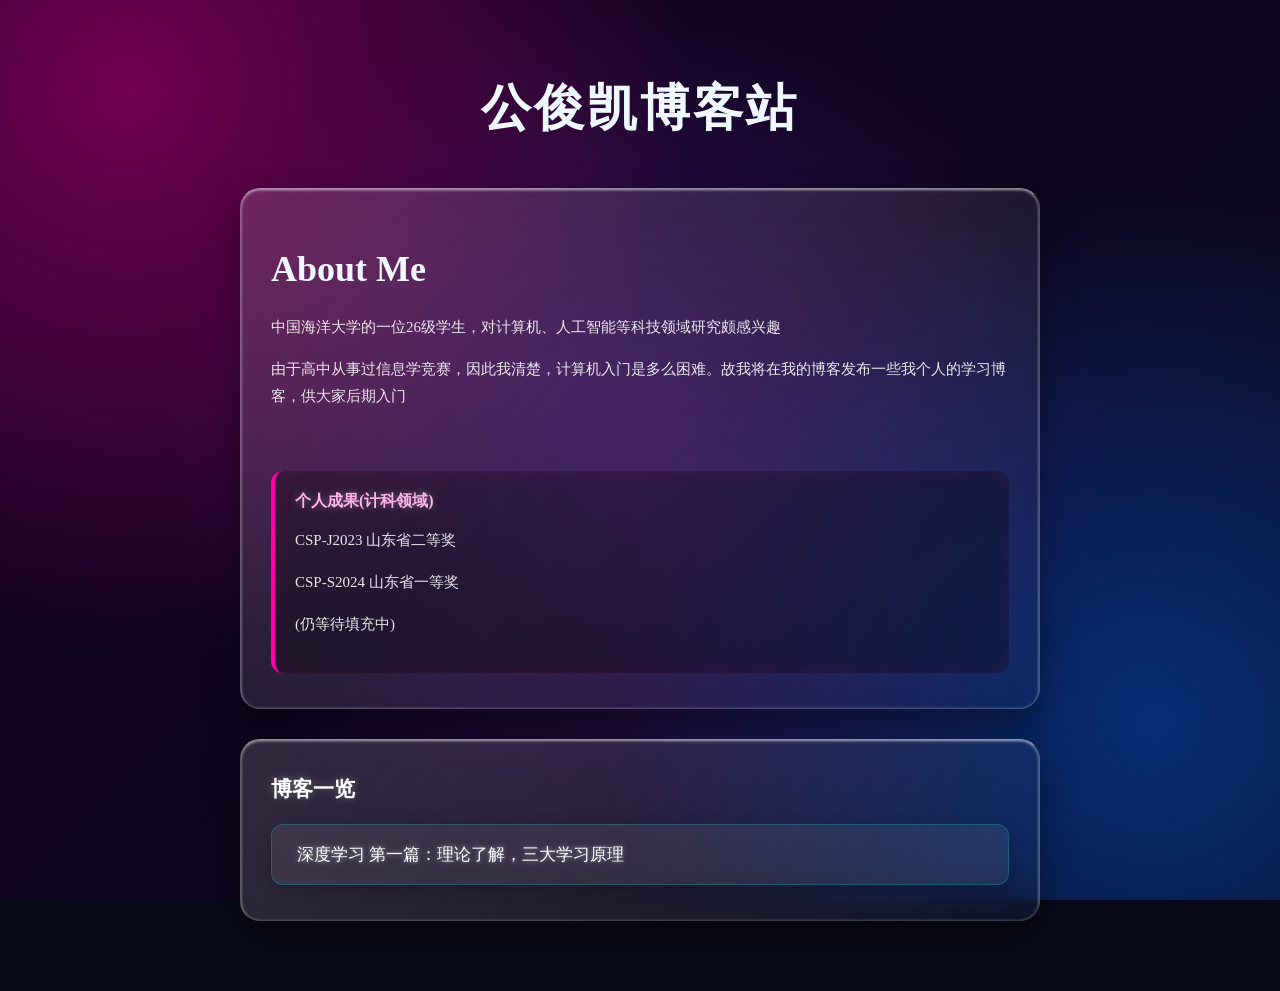
==== index.html @ 826e53f4 "change the outfit" ====
<!DOCTYPE html>
<html>
    <head>
        <meta charset="utf-8">
        <title>blog</title>
        <meta name="viewport" content="width=device-width, initial-scale=1.0">
        <link rel="stylesheet" href="index.css">
    </head>
    <body>
        <main class="main-container">
            <h1 class="fuge">公俊凯博客站</h1>
            <div class="intro">
                <h1>About Me</h1>
                <p>中国海洋大学的一位26级学生，对计算机、人工智能等科技领域研究颇感兴趣</p>
                <p>由于高中从事过信息学竞赛，因此我清楚，计算机入门是多么困难。故我将在我的博客发布一些我个人的学习博客，供大家后期入门</p>
                <br>
                <div class="advancement">
                    <h3>个人成果(计科领域)</h3>
                    <p>CSP-J2023 山东省二等奖</p>
                    <p>CSP-S2024 山东省一等奖</p>
                    <p>(仍等待填充中)</p>
                </div>
            </div>
            <div class="blog-section">
                <h3>博客一览</h3>
                <div class="blogpost">
                    <a href="viewer.html?file=week1.md">深度学习 第一篇：理论了解，三大学习原理</a>
                </div>
            </div>
        </main>

        <!-- 鼠标拖尾四角星脚本 -->
        <script>
            document.addEventListener('mousemove', function(e) {
                // 限制一下生成频率，不然太密集会卡
                if (Math.random() > 0.4) return; 
                
                var star = document.createElement('div');
                star.className = 'star-particle';
                star.style.left = e.clientX + 'px';
                star.style.top = e.clientY + 'px';
                
                // 随机分配粉蓝黄三种颜色
                var colors = ['#ff00aa', '#00ffff', '#ffcc00'];
                var color = colors[Math.floor(Math.random() * colors.length)];
                star.style.background = color;
                star.style.boxShadow = '0 0 10px ' + color;
                
                // 随机大小
                var size = Math.random() * 8 + 8;
                star.style.width = size + 'px';
                star.style.height = size + 'px';

                document.body.appendChild(star);
                
                // 动画结束后移除节点，防止页面卡顿
                setTimeout(function() {
                    star.remove();
                }, 800);
            });
        </script>
    </body>
</html>
---- index.css ----
.main-container{
    width: 100%;
    max-width: 800px;
    position: relative;
    z-index: 1;
}
body{
    background-color: #0a0b1a;
    background-image:
        radial-gradient(circle at 10% 10%, rgba(255, 0, 150, 0.4), transparent 40%),
        radial-gradient(circle at 90% 80%, rgba(0, 100, 255, 0.4), transparent 40%),
        radial-gradient(circle at 50% 50%, rgba(138, 43, 226, 0.3), transparent 60%),
        linear-gradient(135deg, #140024 0%, #0a0b1a 100%);
    background-size: 100% 100%;
    background-attachment: fixed;
    color: aliceblue;
    font-size: 18px;
    display: flex;
    justify-content: center;
    padding: 40px 20px;
    margin: 0;
    overflow-x: hidden;
}
.fuge{
    text-align: center;
    font-size: 2.8em;
    font-weight: bold;
    letter-spacing: 3px;
    margin-bottom: 45px;
    animation: color-change 4s linear infinite;
}
@keyframes color-change{
    0%, 100% { color: #ff00aa; text-shadow: 0 0 10px #ff00aa, 0 0 20px #ff00aa, 0 0 40px #ff00aa; }
    33%      { color: #00ffff; text-shadow: 0 0 10px #00ffff, 0 0 20px #00ffff, 0 0 40px #00ffff; }
    66%      { color: #ffcc00; text-shadow: 0 0 10px #ffcc00, 0 0 20px #ffcc00, 0 0 40px #ffcc00; }
}
div.intro,
div.blog-section{
    position: relative;
    overflow: hidden;
    padding: 35px 30px;
    margin-bottom: 30px;
    border-radius: 20px;
    background: linear-gradient(135deg, rgba(255, 255, 255, 0.15) 0%, rgba(255, 255, 255, 0.02) 100%);
    backdrop-filter: blur(20px);
    -webkit-backdrop-filter: blur(20px);
    border: 1px solid rgba(255, 255, 255, 0.15);
    border-top: 1px solid rgba(255, 255, 255, 0.5);
    border-left: 1px solid rgba(255, 255, 255, 0.3);
    box-shadow: 0 15px 35px rgba(0, 0, 0, 0.4), inset 0 1px 3px rgba(255, 255, 255, 0.6);
    transition: transform 0.4s cubic-bezier(0.175, 0.885, 0.32, 1.275), box-shadow 0.4s ease;
}
div.intro::before,
div.blog-section::before{
    content: '';
    position: absolute;
    top: 0;
    left: 0;
    width: 200%;
    height: 100%;
    background: linear-gradient(115deg, rgba(255, 255, 255, 0) 20%, rgba(255, 255, 255, 0.4) 50%, rgba(255, 255, 255, 0) 80%);
    transform: translateX(-100%) skewX(-15deg);
    pointer-events: none;
    animation: glass-sweep 3.5s infinite ease-in-out;
}
@keyframes glass-sweep{
    0%        { transform: translateX(-100%) skewX(-15deg); }
    30%, 100% { transform: translateX(100%) skewX(-15deg); }
}
div.intro:hover,
div.blog-section:hover{
    transform: translateY(-5px) scale(1.01);
    box-shadow: 0 20px 45px rgba(0, 0, 0, 0.5), inset 0 2px 5px rgba(255, 255, 255, 1), 0 0 20px rgba(255, 0, 170, 0.3), 0 0 40px rgba(0, 170, 255, 0.2);
}
h2, h3{
    color: #fff;
    margin-top: 0;
    font-weight: 600;
    text-shadow: 0 0 8px rgba(255, 255, 255, 0.3);
}
div.intro p{
    font-size: 15px;
    line-height: 1.8;
    color: rgba(255, 255, 255, 0.9);
}
.advancement{
    margin-top: 25px;
    padding: 20px;
    background: rgba(0, 0, 0, 0.3);
    border-radius: 12px;
    border-left: 4px solid #ff00aa;
    box-shadow: inset 0 0 20px rgba(255, 0, 170, 0.1);
}
.advancement h3{
    font-size: 16px;
    margin-bottom: 12px;
    color: #ffb3e6;
}
.advancement ul{
    margin: 0;
    padding-left: 20px;
    font-size: 14px;
    color: rgba(255, 255, 255, 0.85);
    line-height: 1.8;
}
.blogpost{
    margin-top: 20px;
    background: rgba(255, 255, 255, 0.08);
    border-radius: 12px;
    border: 1px solid rgba(0, 255, 255, 0.2);
    transition: all 0.3s;
    box-shadow: 0 4px 15px rgba(0, 0, 0, 0.2);
}
.blogpost:hover{
    background: rgba(0, 255, 255, 0.15);
    border-color: #00ffff;
    box-shadow: 0 0 20px rgba(0, 255, 255, 0.4);
    transform: scale(1.02);
}
.blogpost a{
    display: block;
    padding: 18px 25px;
    color: #fff;
    font-size: 17px;
    text-decoration: none;
    font-weight: 500;
    text-shadow: 0 0 5px rgba(255, 255, 255, 0.5);
}

/* --- 以下是鼠标拖尾四角星特效的 CSS --- */
.star-particle{
    position: fixed;
    width: 16px;
    height: 16px;
    pointer-events: none;
    z-index: 9999;
    /* 用 clip-path 切出一个四角星（十字星芒）的形状 */
    clip-path: polygon(50% 0%, 60% 40%, 100% 50%, 60% 60%, 50% 100%, 40% 60%, 0% 50%, 40% 40%);
    animation: star-trail 0.8s ease-out forwards;
}
@keyframes star-trail{
    0%   { opacity: 1; transform: translate(-50%, -50%) scale(1) rotate(0deg); }
    100% { opacity: 0; transform: translate(-50%, -50%) scale(0.2) rotate(180deg) translateY(30px); }
}
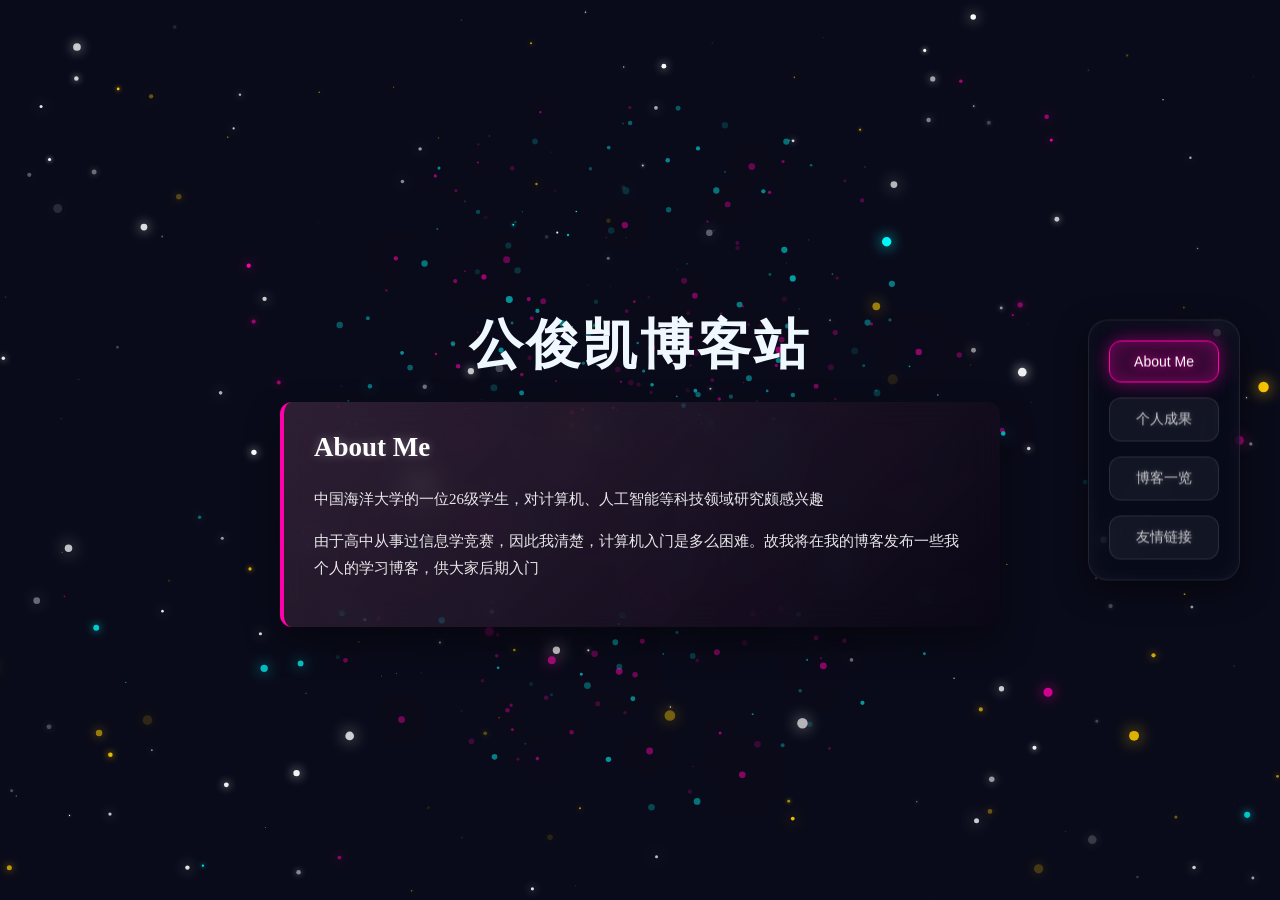
==== commit a0bc0585: "updated" ====
--- a/index.html
+++ b/index.html
@@ -4,60 +4,100 @@
         <meta charset="utf-8">
         <title>blog</title>
         <meta name="viewport" content="width=device-width, initial-scale=1.0">
-        <link rel="stylesheet" href="index.css">
+        <link rel="stylesheet" href="view/index.css">
     </head>
     <body>
-        <main class="main-container">
-            <h1 class="fuge">公俊凯博客站</h1>
-            <div class="intro">
-                <h1>About Me</h1>
-                <p>中国海洋大学的一位26级学生，对计算机、人工智能等科技领域研究颇感兴趣</p>
-                <p>由于高中从事过信息学竞赛，因此我清楚，计算机入门是多么困难。故我将在我的博客发布一些我个人的学习博客，供大家后期入门</p>
-                <br>
-                <div class="advancement">
-                    <h3>个人成果(计科领域)</h3>
-                    <p>CSP-J2023 山东省二等奖</p>
-                    <p>CSP-S2024 山东省一等奖</p>
-                    <p>(仍等待填充中)</p>
+        <canvas id="space-canvas"></canvas>
+        <nav class="side-nav">
+            <div class="nav-base">
+                <button class="nav-btn active" data-index="0">About Me</button>
+                <button class="nav-btn" data-index="1">个人成果</button>
+                <button class="nav-btn" data-index="2">博客一览</button>
+                <button class="nav-btn" data-index="3">友情链接</button>
+            </div>
+        </nav>
+        <main class="scene-container">
+            <div class="deck" id="deck">
+                <div class="panel panel-0 active">
+                    <h1 class="fuge">公俊凯博客站</h1>
+                    <div class="intro-content">
+                        <h2>About Me</h2>
+                        <p>中国海洋大学的一位26级学生，对计算机、人工智能等科技领域研究颇感兴趣</p>
+                        <p>由于高中从事过信息学竞赛，因此我清楚，计算机入门是多么困难。故我将在我的博客发布一些我个人的学习博客，供大家后期入门</p>
+                    </div>
                 </div>
-            </div>
-            <div class="blog-section">
-                <h3>博客一览</h3>
-                <div class="blogpost">
-                    <a href="viewer.html?file=week1.md">深度学习 第一篇：理论了解，三大学习原理</a>
+                <div class="panel panel-1">
+                    <div class="advancement-card">
+                        <h3>个人成果(计科领域)</h3>
+                        <ul>
+                            <li>CSP-J2023 山东省二等奖</li>
+                            <li>CSP-S2024 山东省一等奖</li>
+                            <li>(仍等待填充中)</li>
+                        </ul>
+                    </div>
+                </div>
+                <div class="panel panel-2">
+                    <div class="blog-section">
+                        <h3>博客一览</h3>
+                        <div class="blogpost">
+                            <a href="viewer.html?file=blog/week1/week1.md">深度学习 第一篇：理论了解，三大学习原理</a>
+                        </div>
+                    </div>
+                </div>
+                <div class="panel panel-3">
+                    <div class="links-section">
+                        <h3>友情链接</h3>
+                        <ul class="link-list">
+                            <li><a href="#">待添加</a></li>
+                            <li><a href="#">待添加</a></li>
+                            <li><a href="#">待添加</a></li>
+                        </ul>
+                    </div>
                 </div>
             </div>
         </main>
-
-        <!-- 鼠标拖尾四角星脚本 -->
+        <script src="view/star.js"></script>
+        <script src="view/space.js"></script>
         <script>
-            document.addEventListener('mousemove', function(e) {
-                // 限制一下生成频率，不然太密集会卡
-                if (Math.random() > 0.4) return; 
-                
-                var star = document.createElement('div');
-                star.className = 'star-particle';
-                star.style.left = e.clientX + 'px';
-                star.style.top = e.clientY + 'px';
-                
-                // 随机分配粉蓝黄三种颜色
-                var colors = ['#ff00aa', '#00ffff', '#ffcc00'];
-                var color = colors[Math.floor(Math.random() * colors.length)];
-                star.style.background = color;
-                star.style.boxShadow = '0 0 10px ' + color;
-                
-                // 随机大小
-                var size = Math.random() * 8 + 8;
-                star.style.width = size + 'px';
-                star.style.height = size + 'px';
-
-                document.body.appendChild(star);
-                
-                // 动画结束后移除节点，防止页面卡顿
-                setTimeout(function() {
-                    star.remove();
-                }, 800);
-            });
+            (function(){
+                var panels=document.querySelectorAll('.panel');
+                var btns=document.querySelectorAll('.nav-btn');
+                var currentIndex=0;
+                var isAnimating=false;
+                function switchPanel(index){
+                    if(isAnimating||index===currentIndex||index<0||index>=panels.length)return;
+                    isAnimating=true;
+                    var oldPanel=panels[currentIndex];
+                    var newPanel=panels[index];
+                    oldPanel.classList.remove('active');
+                    oldPanel.classList.add('leave-flip');
+                    newPanel.classList.add('enter-flip');
+                    btns.forEach(function(btn,i){
+                        if(i===index){btn.classList.add('active');}
+                        else{btn.classList.remove('active');}
+                    });
+                    currentIndex=index;
+                    setTimeout(function(){
+                        oldPanel.classList.remove('leave-flip');
+                        newPanel.classList.remove('enter-flip');
+                        newPanel.classList.add('active');
+                        isAnimating=false;
+                    },900);
+                }
+                btns.forEach(function(btn){
+                    btn.addEventListener('click',function(){
+                        switchPanel(parseInt(this.getAttribute('data-index')));
+                    });
+                });
+                var scrollCooldown=false;
+                window.addEventListener('wheel',function(e){
+                    if(scrollCooldown)return;
+                    if(e.deltaY>0){switchPanel(currentIndex+1);}
+                    else if(e.deltaY<0){switchPanel(currentIndex-1);}
+                    scrollCooldown=true;
+                    setTimeout(function(){scrollCooldown=false;},1000);
+                },{passive:true});
+            })();
         </script>
     </body>
 </html>
--- a/view/index.css
+++ b/view/index.css
@@ -0,0 +1,171 @@
+body{
+    background-color:#0a0b1a;
+    color:aliceblue;
+    font-size:18px;
+    margin:0;
+    overflow:hidden;
+    display:flex;
+    justify-content:center;
+    align-items:center;
+    height:100vh;
+    perspective:2500px;
+}
+#space-canvas{
+    position:fixed;
+    top:0;
+    left:0;
+    width:100%;
+    height:100%;
+    z-index:-1;
+    pointer-events:none;
+}
+.side-nav{
+    position:fixed;
+    right:40px;
+    top:50%;
+    transform:translateY(-50%);
+    z-index:100;
+}
+.nav-base{
+    display:flex;
+    flex-direction:column;
+    gap:15px;
+    padding:20px;
+    border-radius:20px;
+    background:rgba(5,10,25,0.6);
+    backdrop-filter:blur(20px);
+    -webkit-backdrop-filter:blur(20px);
+    border:1px solid rgba(255,255,255,0.1);
+    box-shadow:0 10px 30px rgba(0,0,0,0.5),inset 0 0 20px rgba(255,255,255,0.05);
+}
+.nav-btn{
+    padding:12px 24px;
+    border-radius:12px;
+    border:1px solid rgba(255,255,255,0.1);
+    background:rgba(255,255,255,0.05);
+    color:rgba(255,255,255,0.7);
+    font-size:14px;
+    font-weight:500;
+    cursor:pointer;
+    transition:all 0.3s cubic-bezier(0.175,0.885,0.32,1.275);
+    text-shadow:0 0 5px rgba(255,255,255,0.3);
+    animation:float-btn 3s ease-in-out infinite alternate;
+}
+.nav-btn:nth-child(1){animation-delay:0s;}
+.nav-btn:nth-child(2){animation-delay:0.5s;}
+.nav-btn:nth-child(3){animation-delay:1s;}
+.nav-btn:nth-child(4){animation-delay:1.5s;}
+@keyframes float-btn{
+    0%{transform:translateY(0px);}
+    100%{transform:translateY(-5px);}
+}
+.nav-btn:hover{
+    color:#fff;
+    border-color:#00ffff;
+    background:rgba(0,255,255,0.1);
+    box-shadow:0 0 15px rgba(0,255,255,0.3);
+    transform:scale(1.05);
+}
+.nav-btn.active{
+    color:#fff;
+    border-color:#ff00aa;
+    background:rgba(255,0,170,0.2);
+    box-shadow:0 0 20px rgba(255,0,170,0.5),inset 0 0 15px rgba(255,0,170,0.3);
+    text-shadow:0 0 10px #ff00aa;
+}
+.scene-container{
+    width:800px;
+    height:500px;
+    position:relative;
+    transform-style:preserve-3d;
+}
+.deck{
+    position:relative;
+    width:100%;
+    height:100%;
+    transform-style:preserve-3d;
+}
+.panel{
+    position:absolute;
+    top:0;
+    left:0;
+    width:100%;
+    height:100%;
+    opacity:0;
+    pointer-events:none;
+    padding:40px;
+    box-sizing:border-box;
+    border-radius:16px;
+    display:flex;
+    flex-direction:column;
+    justify-content:center;
+    transform-style:preserve-3d;
+    backface-visibility:hidden;
+    transition:none;
+}
+.panel.active{
+    opacity:1;
+    pointer-events:auto;
+    z-index:10;
+    transform:translate3d(0,0,0) rotateX(0deg) rotateY(0deg);
+    transition:transform 0.9s cubic-bezier(0.25,0.8,0.25,1),opacity 0.6s ease;
+}
+.panel.leave-flip{
+    opacity:0;
+    z-index:5;
+    transform:translate3d(-80%,-30%,-300px) rotateX(15deg) rotateY(-180deg);
+    transition:transform 0.9s cubic-bezier(0.25,0.8,0.25,1),opacity 0.6s ease;
+}
+.panel.enter-flip{
+    opacity:0;
+    z-index:15;
+    transform:translate3d(80%,30%,-300px) rotateX(-15deg) rotateY(180deg);
+}
+.fuge{
+    text-align:center;
+    font-size:3em;
+    font-weight:bold;
+    letter-spacing:3px;
+    margin-bottom:20px;
+    animation:color-change 4s linear infinite,float-title 3s ease-in-out infinite alternate;
+    cursor:default;
+}
+@keyframes color-change{
+    0%,100%{color:#ff00aa;text-shadow:0 0 10px #ff00aa,0 0 20px #ff00aa,0 0 40px #ff00aa;}
+    33%{color:#00ffff;text-shadow:0 0 10px #00ffff,0 0 20px #00ffff,0 0 40px #00ffff;}
+    66%{color:#ffcc00;text-shadow:0 0 10px #ffcc00,0 0 20px #ffcc00,0 0 40px #ffcc00;}
+}
+@keyframes float-title{
+    0%{transform:translateY(0px);}
+    100%{transform:translateY(-8px);}
+}
+.intro-content,.advancement-card,.blog-section,.links-section{
+    padding:30px;
+    border-radius:12px;
+    backdrop-filter:blur(15px);
+    -webkit-backdrop-filter:blur(15px);
+    box-shadow:0 15px 35px rgba(0,0,0,0.4);
+}
+.intro-content{background:linear-gradient(135deg,rgba(255,150,200,0.15) 0%,rgba(10,5,20,0.7) 100%);border-left:4px solid #ff00aa;}
+.advancement-card{background:linear-gradient(135deg,rgba(0,50,100,0.3) 0%,rgba(5,10,20,0.7) 100%);border-left:4px solid #00aaff;}
+.blog-section{background:linear-gradient(135deg,rgba(0,255,255,0.1) 0%,rgba(5,10,20,0.7) 100%);border-left:4px solid #00ffff;}
+.links-section{background:linear-gradient(135deg,rgba(255,204,0,0.1) 0%,rgba(5,10,20,0.7) 100%);border-left:4px solid #ffcc00;}
+.intro-content h2,.advancement-card h3,.blog-section h3,.links-section h3{color:#fff;margin-top:0;text-shadow:0 0 10px rgba(255,255,255,0.3);}
+.intro-content p{font-size:15px;line-height:1.8;color:rgba(255,255,255,0.9);}
+.advancement-card h3{color:#66ccff;}
+.advancement-card ul{margin:0;padding-left:20px;font-size:15px;color:rgba(255,255,255,0.85);line-height:1.8;}
+.blog-section h3{color:#00ffff;}
+.blogpost{margin-top:20px;background:rgba(255,255,255,0.05);border-radius:8px;border:1px solid rgba(255,255,255,0.1);transition:all 0.3s;}
+.blogpost:hover{background:rgba(255,0,170,0.1);border-color:#ff00aa;box-shadow:0 0 20px rgba(255,0,170,0.4);transform:scale(1.02);}
+.blogpost a{display:block;padding:15px 20px;color:#fff;text-decoration:none;font-weight:500;transition:padding 0.3s ease;}
+.blogpost:hover a{padding-left:25px;}
+.links-section h3{color:#ffcc00;}
+.link-list{list-style:none;padding:0;margin:20px 0 0 0;}
+.link-list li{margin-bottom:15px;}
+.link-list a{color:rgba(255,255,255,0.8);text-decoration:none;font-size:16px;transition:all 0.3s ease;display:inline-block;}
+.link-list a:hover{color:#ffcc00;transform:translateX(10px);text-shadow:0 0 10px rgba(255,204,0,0.5);}
+.star-particle{position:fixed;width:16px;height:16px;pointer-events:none;z-index:9999;clip-path:polygon(50% 0%,60% 40%,100% 50%,60% 60%,50% 100%,40% 60%,0% 50%,40% 40%);animation:star-trail 0.6s ease-out forwards;}
+@keyframes star-trail{
+    0%{opacity:1;transform:translate(-50%,-50%) scale(1) rotate(0deg);}
+    100%{opacity:0;transform:translate(-50%,-50%) scale(0.2) rotate(180deg) translateY(30px);}
+}
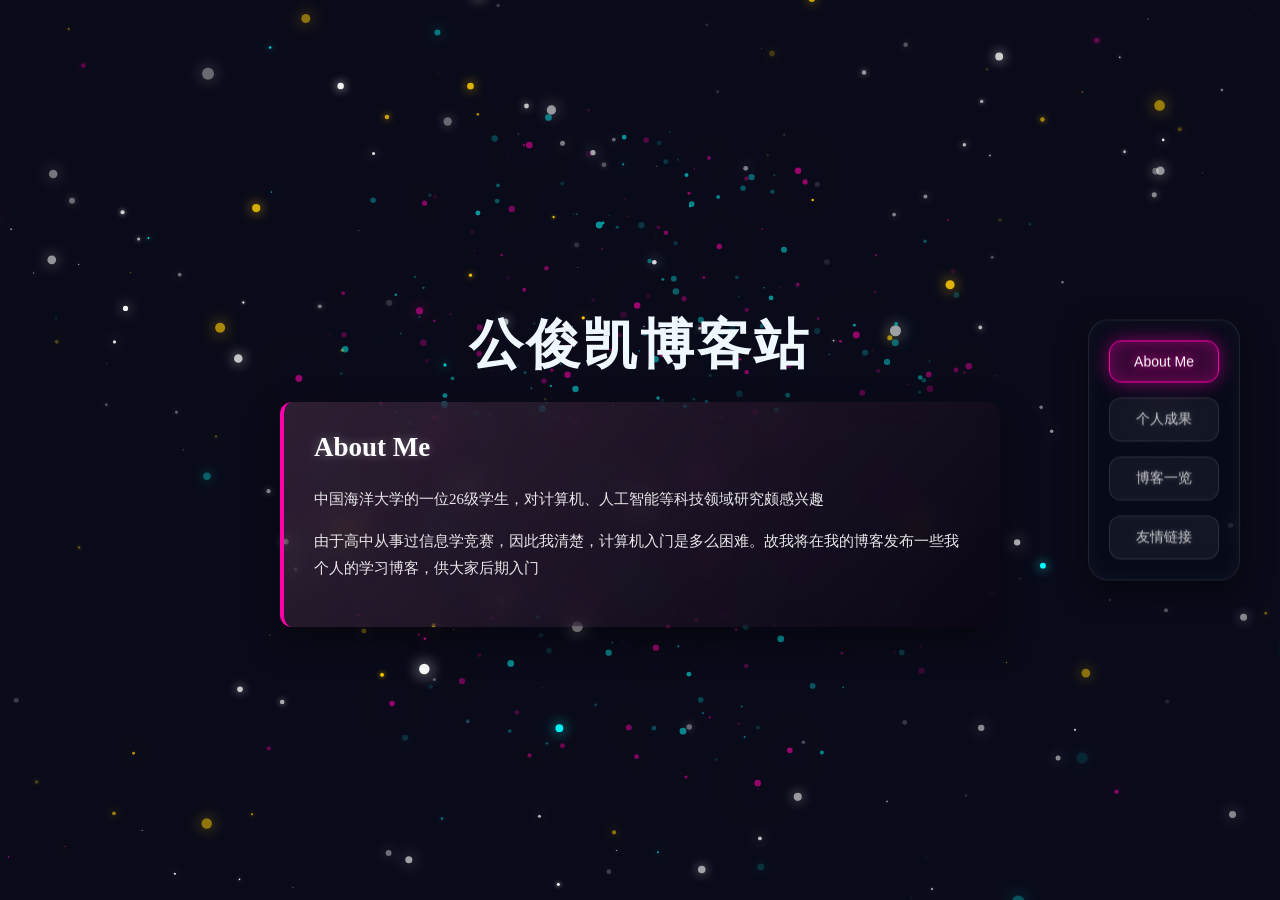
==== commit 77ee74c2: "change the view" ====
--- a/index.html
+++ b/index.html
@@ -40,7 +40,7 @@
                     <div class="blog-section">
                         <h3>博客一览</h3>
                         <div class="blogpost">
-                            <a href="viewer.html?file=blog/week1/week1.md">深度学习 第一篇：理论了解，三大学习原理</a>
+                            <a href="blog/deeplearning1/viewer.html?file=deeplearning1.md">深度学习 第一篇：理论了解，三大学习原理</a>
                         </div>
                     </div>
                 </div>
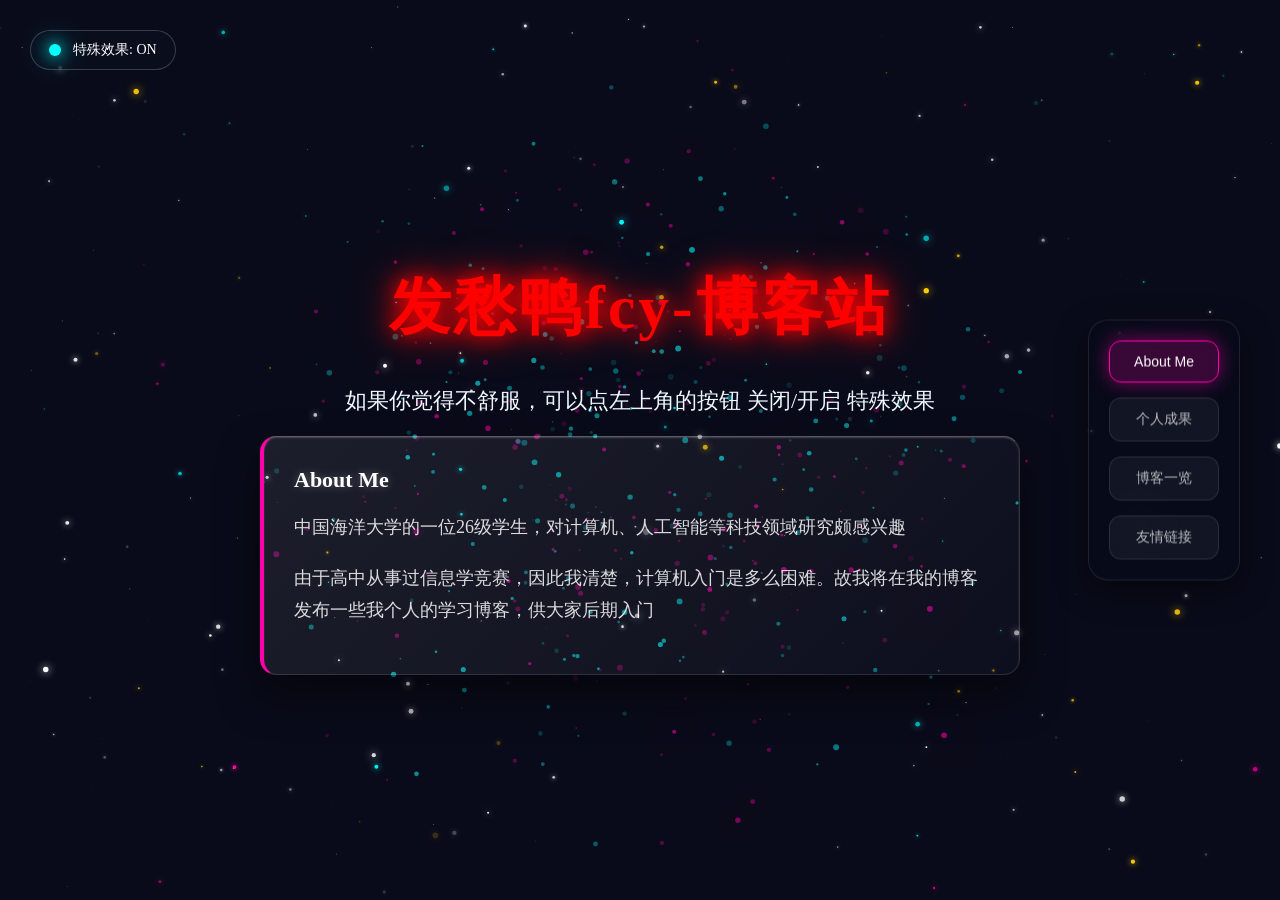
==== commit 934af938: "update" ====
--- a/index.html
+++ b/index.html
@@ -8,6 +8,10 @@
     </head>
     <body>
         <canvas id="space-canvas"></canvas>
+        <div class="effect-toggle active" id="effectToggle">
+            <div class="toggle-dot"></div>
+            <span>特殊效果: ON</span>
+        </div>
         <nav class="side-nav">
             <div class="nav-base">
                 <button class="nav-btn active" data-index="0">About Me</button>
@@ -17,87 +21,191 @@
             </div>
         </nav>
         <main class="scene-container">
-            <div class="deck" id="deck">
-                <div class="panel panel-0 active">
-                    <h1 class="fuge">公俊凯博客站</h1>
-                    <div class="intro-content">
-                        <h2>About Me</h2>
-                        <p>中国海洋大学的一位26级学生，对计算机、人工智能等科技领域研究颇感兴趣</p>
-                        <p>由于高中从事过信息学竞赛，因此我清楚，计算机入门是多么困难。故我将在我的博客发布一些我个人的学习博客，供大家后期入门</p>
+            <div class="panel panel-0">
+                <h1 class="fuge" id="title">发愁鸭fcy-博客站</h1>
+                <p style="text-align:center; margin-bottom:20px;">如果你觉得不舒服，可以点左上角的按钮 关闭/开启 特殊效果</p>
+                <div class="intro-content">
+                    <h2>About Me</h2>
+                    <p>中国海洋大学的一位26级学生，对计算机、人工智能等科技领域研究颇感兴趣</p>
+                    <p>由于高中从事过信息学竞赛，因此我清楚，计算机入门是多么困难。故我将在我的博客发布一些我个人的学习博客，供大家后期入门</p>
+                </div>
+            </div>
+            <div class="panel panel-1">
+                <div class="advancement-card">
+                    <h3>个人成果(计科领域)</h3>
+                    <ul>
+                        <li>CSP-J2023 山东省二等奖</li>
+                        <li>CSP-S2024 山东省一等奖</li>
+                        <li>(仍等待填充中)</li>
+                    </ul>
+                </div>
+            </div>
+            <div class="panel panel-2">
+                <div class="blog-section">
+                    <h3>博客一览</h3>
+                    <div class="blogpost">
+                        <a href="blog/deeplearning1/viewer.html?file=deeplearning1.md">深度学习 第一篇：理论了解，三大学习原理</a>
                     </div>
-                </div>
-                <div class="panel panel-1">
-                    <div class="advancement-card">
-                        <h3>个人成果(计科领域)</h3>
-                        <ul>
-                            <li>CSP-J2023 山东省二等奖</li>
-                            <li>CSP-S2024 山东省一等奖</li>
-                            <li>(仍等待填充中)</li>
-                        </ul>
+                    <div class="blogpost">
+                        <a href="blog/deeplearning2/viewer.html?file=deeplearning2.md">深度学习 第二篇：从感知机到神经网络，摸到了反向传播的门口</a>
                     </div>
                 </div>
-                <div class="panel panel-2">
-                    <div class="blog-section">
-                        <h3>博客一览</h3>
-                        <div class="blogpost">
-                            <a href="blog/deeplearning1/viewer.html?file=deeplearning1.md">深度学习 第一篇：理论了解，三大学习原理</a>
-                        </div>
-                    </div>
-                </div>
-                <div class="panel panel-3">
-                    <div class="links-section">
-                        <h3>友情链接</h3>
-                        <ul class="link-list">
-                            <li><a href="#">待添加</a></li>
-                            <li><a href="#">待添加</a></li>
-                            <li><a href="#">待添加</a></li>
-                        </ul>
-                    </div>
+            </div>
+            <div class="panel panel-3">
+                <div class="links-section">
+                    <h3>友情链接</h3>
+                    <ul class="link-list">
+                        <li><a href="#">待添加</a></li>
+                        <li><a href="#">待添加</a></li>
+                        <li><a href="#">待添加</a></li>
+                    </ul>
                 </div>
             </div>
         </main>
         <script src="view/star.js"></script>
         <script src="view/space.js"></script>
-        <script>
-            (function(){
-                var panels=document.querySelectorAll('.panel');
-                var btns=document.querySelectorAll('.nav-btn');
-                var currentIndex=0;
-                var isAnimating=false;
-                function switchPanel(index){
-                    if(isAnimating||index===currentIndex||index<0||index>=panels.length)return;
-                    isAnimating=true;
-                    var oldPanel=panels[currentIndex];
-                    var newPanel=panels[index];
-                    oldPanel.classList.remove('active');
-                    oldPanel.classList.add('leave-flip');
-                    newPanel.classList.add('enter-flip');
-                    btns.forEach(function(btn,i){
-                        if(i===index){btn.classList.add('active');}
-                        else{btn.classList.remove('active');}
-                    });
-                    currentIndex=index;
-                    setTimeout(function(){
-                        oldPanel.classList.remove('leave-flip');
-                        newPanel.classList.remove('enter-flip');
-                        newPanel.classList.add('active');
-                        isAnimating=false;
-                    },900);
-                }
-                btns.forEach(function(btn){
-                    btn.addEventListener('click',function(){
-                        switchPanel(parseInt(this.getAttribute('data-index')));
-                    });
+       <script>
+    (function(){
+        var panels=document.querySelectorAll('.panel');
+        var btns=document.querySelectorAll('.nav-btn');
+        var canvas=document.getElementById('space-canvas');
+        var toggle=document.getElementById('effectToggle');
+        var toggleText=toggle.querySelector('span');
+        var effectsOn=true;
+
+        var currentProgress=0;
+        var targetProgress=0;
+        var panelCount=panels.length;
+        var isAnimating=false;
+
+        function applyRender(){
+            if(effectsOn){
+                // 特效开启：3D 斜轴翻转
+                panels.forEach(function(panel, i){
+                    var diff = i - currentProgress;
+                    var angle = diff * 90;
+                    var opacity = Math.max(0, 1 - Math.abs(diff));
+                    var pointerEvents = Math.abs(diff) < 0.1 ? 'auto' : 'none';
+                    var zIndex = Math.abs(diff) < 0.1 ? 10 : 1;
+
+                    panel.style.transition = '';
+                    panel.style.transform = 'rotate3d(1, 1, 0, ' + angle + 'deg)';
+                    panel.style.opacity = opacity;
+                    panel.style.pointerEvents = pointerEvents;
+                    panel.style.zIndex = zIndex;
                 });
-                var scrollCooldown=false;
-                window.addEventListener('wheel',function(e){
-                    if(scrollCooldown)return;
-                    if(e.deltaY>0){switchPanel(currentIndex+1);}
-                    else if(e.deltaY<0){switchPanel(currentIndex-1);}
-                    scrollCooldown=true;
-                    setTimeout(function(){scrollCooldown=false;},1000);
-                },{passive:true});
-            })();
-        </script>
+            }else{
+                // 特效关闭：无动画，平板直显当前页
+                var idx = Math.round(currentProgress);
+                panels.forEach(function(panel, i){
+                    panel.style.transition = 'none';
+                    panel.style.transform = 'none';
+                    panel.style.opacity = (i === idx) ? '1' : '0';
+                    panel.style.pointerEvents = (i === idx) ? 'auto' : 'none';
+                    panel.style.zIndex = (i === idx) ? 10 : 1;
+                });
+            }
+
+            var activeIdx = Math.round(currentProgress);
+            btns.forEach(function(btn, i){
+                if(i === activeIdx) btn.classList.add('active');
+                else btn.classList.remove('active');
+            });
+        }
+
+        function animateProgress(){
+            var diff = targetProgress - currentProgress;
+            if(Math.abs(diff) < 0.001){
+                currentProgress = targetProgress;
+                applyRender();
+                isAnimating = false;
+            }else{
+                currentProgress += diff * 0.12;
+                applyRender();
+                requestAnimationFrame(animateProgress);
+            }
+        }
+
+        function setTarget(p){
+            p = Math.max(0, Math.min(panelCount-1, p));
+            targetProgress = p;
+            if(!effectsOn){
+                // 特效关闭：直接跳到目标，无动画
+                currentProgress = targetProgress;
+                isAnimating = false;
+                applyRender();
+                return;
+            }
+            if(!isAnimating){
+                isAnimating = true;
+                requestAnimationFrame(animateProgress);
+            }
+        }
+
+        window.addEventListener('wheel', function(e){
+            e.preventDefault();
+            var delta = e.deltaY * 0.0015;
+            setTarget(targetProgress + delta);
+        }, {passive: false});
+
+        btns.forEach(function(btn){
+            btn.addEventListener('click', function(){
+                setTarget(parseInt(this.getAttribute('data-index')));
+            });
+        });
+
+        document.addEventListener('mousemove', function(e){
+            if(!effectsOn) return;
+            var x = (e.clientX/window.innerWidth-0.5)*2;
+            var y = (e.clientY/window.innerHeight-0.5)*2;
+            if(canvas){
+                canvas.style.transform='translateX('+(x*20)+'px) translateY('+(y*20)+'px) scale(1.03)';
+            }
+        }, {passive:true});
+        document.addEventListener('mouseleave', function(){
+            if(canvas) canvas.style.transform='translateX(0px) translateY(0px) scale(1)';
+        });
+
+        var title=document.getElementById('title');
+        var colors=['#ff0000','#ff7f00','#ffff00','#00ff00','#0000ff','#4b0082','#9400d3'];
+        var currentColorIndex=0;
+        title.style.setProperty('--title-color',colors[currentColorIndex]);
+        function flashTitle(newColor){
+            if(!effectsOn)return;
+            title.style.setProperty('--title-color',newColor);
+            title.classList.remove('title-burst');
+            void title.offsetWidth;
+            title.classList.add('title-burst');
+            setTimeout(function(){title.classList.remove('title-burst');},1500);
+        }
+        title.addEventListener('click',function(){
+            currentColorIndex=(currentColorIndex+1)%colors.length;
+            flashTitle(colors[currentColorIndex]);
+        });
+        window.addEventListener('nebula-burst',function(){
+            currentColorIndex=Math.floor(Math.random()*colors.length);
+            flashTitle(colors[currentColorIndex]);
+        });
+
+        toggle.addEventListener('click',function(){
+            effectsOn=!effectsOn;
+            if(effectsOn){
+                document.body.classList.remove('effects-off');
+                toggle.classList.add('active');
+                toggleText.textContent='特殊效果: ON';
+                if(canvas){canvas.style.transform='translateX(0px) translateY(0px) scale(1)';}
+                applyRender();
+            }else{
+                document.body.classList.add('effects-off');
+                toggle.classList.remove('active');
+                toggleText.textContent='特殊效果: OFF';
+                if(canvas){canvas.style.transform='none';}
+                applyRender();
+            }
+        });
+
+        applyRender();
+    })();
+</script>
     </body>
 </html>
--- a/view/index.css
+++ b/view/index.css
@@ -1,14 +1,13 @@
 body{
     background-color:#0a0b1a;
     color:aliceblue;
-    font-size:18px;
+    font-size:22px;
     margin:0;
     overflow:hidden;
     display:flex;
     justify-content:center;
     align-items:center;
     height:100vh;
-    perspective:2500px;
 }
 #space-canvas{
     position:fixed;
@@ -18,7 +17,48 @@
     height:100%;
     z-index:-1;
     pointer-events:none;
-}
+    transition:transform 0.15s ease-out;
+    will-change:transform;
+}
+.effect-toggle{
+    position:fixed;
+    left:30px;
+    top:30px;
+    display:flex;
+    align-items:center;
+    gap:12px;
+    padding:10px 18px;
+    border-radius:30px;
+    background:rgba(10,15,30,0.6);
+    backdrop-filter:blur(15px);
+    border:1px solid rgba(255,255,255,0.2);
+    color:#fff;
+    font-size:14px;
+    cursor:pointer;
+    z-index:1000;
+    transition:all 0.3s ease;
+    user-select:none;
+}
+.effect-toggle:hover{
+    border-color:#00ffff;
+    box-shadow:0 0 20px rgba(0,255,255,0.4);
+}
+.toggle-dot{
+    width:12px;
+    height:12px;
+    border-radius:50%;
+    background:#666;
+    transition:all 0.3s ease;
+}
+.effect-toggle.active .toggle-dot{
+    background:#00ffff;
+    box-shadow:0 0 15px #00ffff,0 0 30px #00ffff;
+}
+.effects-off #space-canvas{display:none;}
+.effects-off .fuge{animation:none;filter:none;text-shadow:none;}
+.effects-off .star-particle{display:none;}
+.effects-off .panel{transition:none !important;}
+
 .side-nav{
     position:fixed;
     right:40px;
@@ -34,9 +74,8 @@
     border-radius:20px;
     background:rgba(5,10,25,0.6);
     backdrop-filter:blur(20px);
-    -webkit-backdrop-filter:blur(20px);
     border:1px solid rgba(255,255,255,0.1);
-    box-shadow:0 10px 30px rgba(0,0,0,0.5),inset 0 0 20px rgba(255,255,255,0.05);
+    box-shadow:0 10px 30px rgba(0,0,0,0.5);
 }
 .nav-btn{
     padding:12px 24px;
@@ -47,123 +86,128 @@
     font-size:14px;
     font-weight:500;
     cursor:pointer;
-    transition:all 0.3s cubic-bezier(0.175,0.885,0.32,1.275);
-    text-shadow:0 0 5px rgba(255,255,255,0.3);
+    transition:all 0.3s;
     animation:float-btn 3s ease-in-out infinite alternate;
-}
-.nav-btn:nth-child(1){animation-delay:0s;}
-.nav-btn:nth-child(2){animation-delay:0.5s;}
-.nav-btn:nth-child(3){animation-delay:1s;}
-.nav-btn:nth-child(4){animation-delay:1.5s;}
-@keyframes float-btn{
-    0%{transform:translateY(0px);}
-    100%{transform:translateY(-5px);}
 }
 .nav-btn:hover{
     color:#fff;
     border-color:#00ffff;
     background:rgba(0,255,255,0.1);
-    box-shadow:0 0 15px rgba(0,255,255,0.3);
-    transform:scale(1.05);
 }
 .nav-btn.active{
     color:#fff;
     border-color:#ff00aa;
     background:rgba(255,0,170,0.2);
-    box-shadow:0 0 20px rgba(255,0,170,0.5),inset 0 0 15px rgba(255,0,170,0.3);
-    text-shadow:0 0 10px #ff00aa;
-}
+    box-shadow:0 0 20px rgba(255,0,170,0.5);
+}
+@keyframes float-btn{
+    0%{transform:translateY(0px);}
+    100%{transform:translateY(-5px);}
+}
+
+/* 干净的展示区 */
 .scene-container{
-    width:800px;
-    height:500px;
+    width:760px;
+    height:540px;
     position:relative;
+    perspective:1200px;
     transform-style:preserve-3d;
 }
-.deck{
-    position:relative;
-    width:100%;
-    height:100%;
-    transform-style:preserve-3d;
-}
+
+/* 去除外层厚重的黑色板子，改为完全透明载体 */
 .panel{
     position:absolute;
     top:0;
     left:0;
     width:100%;
     height:100%;
+    box-sizing:border-box;
+    display:flex;
+    flex-direction:column;
+    justify-content:center;
     opacity:0;
     pointer-events:none;
-    padding:40px;
-    box-sizing:border-box;
-    border-radius:16px;
-    display:flex;
-    flex-direction:column;
-    justify-content:center;
-    transform-style:preserve-3d;
-    backface-visibility:hidden;
-    transition:none;
+    transition:transform 0.6s ease-out, opacity 0.6s ease-out;
+    will-change:transform, opacity;
 }
 .panel.active{
     opacity:1;
     pointer-events:auto;
     z-index:10;
-    transform:translate3d(0,0,0) rotateX(0deg) rotateY(0deg);
-    transition:transform 0.9s cubic-bezier(0.25,0.8,0.25,1),opacity 0.6s ease;
-}
-.panel.leave-flip{
-    opacity:0;
-    z-index:5;
-    transform:translate3d(-80%,-30%,-300px) rotateX(15deg) rotateY(-180deg);
-    transition:transform 0.9s cubic-bezier(0.25,0.8,0.25,1),opacity 0.6s ease;
-}
-.panel.enter-flip{
-    opacity:0;
-    z-index:15;
-    transform:translate3d(80%,30%,-300px) rotateX(-15deg) rotateY(180deg);
-}
+    transform:translate(0, 0) rotate(0);
+}
+
 .fuge{
     text-align:center;
-    font-size:3em;
+    font-size:2.8em;
     font-weight:bold;
     letter-spacing:3px;
-    margin-bottom:20px;
-    animation:color-change 4s linear infinite,float-title 3s ease-in-out infinite alternate;
-    cursor:default;
-}
-@keyframes color-change{
-    0%,100%{color:#ff00aa;text-shadow:0 0 10px #ff00aa,0 0 20px #ff00aa,0 0 40px #ff00aa;}
-    33%{color:#00ffff;text-shadow:0 0 10px #00ffff,0 0 20px #00ffff,0 0 40px #00ffff;}
-    66%{color:#ffcc00;text-shadow:0 0 10px #ffcc00,0 0 20px #ffcc00,0 0 40px #ffcc00;}
+    margin-bottom:15px;
+    cursor:pointer;
+    color:var(--title-color, #ffffff);
+    text-shadow:0 0 20px var(--title-color, #ffffff), 0 0 40px var(--title-color, #ffffff);
+    animation:float-title 3s ease-in-out infinite alternate;
+    position:relative;
+    pointer-events:auto;
+    z-index:20;
 }
 @keyframes float-title{
     0%{transform:translateY(0px);}
-    100%{transform:translateY(-8px);}
-}
+    100%{transform:translateY(-15px);}
+}
+.fuge:hover{
+    filter:drop-shadow(0 0 15px var(--title-color, #ffffff)) brightness(1.2);
+}
+.fuge.title-burst{
+    animation:title-burst-flash 1.5s ease-out;
+}
+@keyframes title-burst-flash{
+    0%{filter:brightness(1);transform:scale(1);}
+    20%{filter:brightness(4) drop-shadow(0 0 40px #fff);transform:scale(1.15);}
+    60%{filter:brightness(2) drop-shadow(0 0 30px #fff);transform:scale(1.05);}
+    100%{filter:brightness(1);transform:scale(1);}
+}
+
+/* 真正的内部玻璃板 */
 .intro-content,.advancement-card,.blog-section,.links-section{
     padding:30px;
-    border-radius:12px;
-    backdrop-filter:blur(15px);
-    -webkit-backdrop-filter:blur(15px);
-    box-shadow:0 15px 35px rgba(0,0,0,0.4);
-}
-.intro-content{background:linear-gradient(135deg,rgba(255,150,200,0.15) 0%,rgba(10,5,20,0.7) 100%);border-left:4px solid #ff00aa;}
-.advancement-card{background:linear-gradient(135deg,rgba(0,50,100,0.3) 0%,rgba(5,10,20,0.7) 100%);border-left:4px solid #00aaff;}
-.blog-section{background:linear-gradient(135deg,rgba(0,255,255,0.1) 0%,rgba(5,10,20,0.7) 100%);border-left:4px solid #00ffff;}
-.links-section{background:linear-gradient(135deg,rgba(255,204,0,0.1) 0%,rgba(5,10,20,0.7) 100%);border-left:4px solid #ffcc00;}
-.intro-content h2,.advancement-card h3,.blog-section h3,.links-section h3{color:#fff;margin-top:0;text-shadow:0 0 10px rgba(255,255,255,0.3);}
-.intro-content p{font-size:15px;line-height:1.8;color:rgba(255,255,255,0.9);}
+    border-radius:16px;
+    /* 轻盈通透的玻璃底 */
+    background: linear-gradient(135deg, rgba(255,255,255,0.08) 0%, rgba(255,255,255,0.02) 100%);
+    backdrop-filter: blur(20px);
+    -webkit-backdrop-filter: blur(20px);
+    /* 边缘高光 */
+    border: 1px solid rgba(255,255,255,0.1);
+    border-top: 1px solid rgba(255,255,255,0.3);
+    border-left: 1px solid rgba(255,255,255,0.2);
+    box-shadow: 0 20px 40px rgba(0,0,0,0.5), inset 0 1px 2px rgba(255,255,255,0.2);
+    transition: transform 0.3s;
+}
+.intro-content:hover,.advancement-card:hover,.blog-section:hover,.links-section:hover{
+    transform: translateY(-2px);
+    box-shadow: 0 25px 50px rgba(0,0,0,0.6), inset 0 1px 3px rgba(255,255,255,0.3);
+}
+
+.intro-content{border-left:4px solid #ff00aa;}
+.advancement-card{border-left:4px solid #00aaff;}
+.blog-section{border-left:4px solid #00ffff;}
+.links-section{border-left:4px solid #ffcc00;}
+
+.intro-content h2,.advancement-card h3,.blog-section h3,.links-section h3{color:#fff;margin-top:0;font-size:22px;text-shadow:0 0 10px rgba(255,255,255,0.3);}
+.intro-content p{font-size:18px;line-height:1.8;color:rgba(255,255,255,0.85);}
 .advancement-card h3{color:#66ccff;}
-.advancement-card ul{margin:0;padding-left:20px;font-size:15px;color:rgba(255,255,255,0.85);line-height:1.8;}
+.advancement-card ul{margin:0;padding-left:20px;font-size:18px;color:rgba(255,255,255,0.85);line-height:1.8;}
 .blog-section h3{color:#00ffff;}
-.blogpost{margin-top:20px;background:rgba(255,255,255,0.05);border-radius:8px;border:1px solid rgba(255,255,255,0.1);transition:all 0.3s;}
+.blogpost{margin-top:15px;background:rgba(255,255,255,0.05);border-radius:8px;border:1px solid rgba(255,255,255,0.1);transition:all 0.3s;}
 .blogpost:hover{background:rgba(255,0,170,0.1);border-color:#ff00aa;box-shadow:0 0 20px rgba(255,0,170,0.4);transform:scale(1.02);}
-.blogpost a{display:block;padding:15px 20px;color:#fff;text-decoration:none;font-weight:500;transition:padding 0.3s ease;}
-.blogpost:hover a{padding-left:25px;}
+.blogpost a{display:block;padding:14px 18px;color:#fff;text-decoration:none;font-weight:500;font-size:18px;transition:padding 0.3s ease;}
+.blogpost:hover a{padding-left:20px;}
 .links-section h3{color:#ffcc00;}
-.link-list{list-style:none;padding:0;margin:20px 0 0 0;}
-.link-list li{margin-bottom:15px;}
-.link-list a{color:rgba(255,255,255,0.8);text-decoration:none;font-size:16px;transition:all 0.3s ease;display:inline-block;}
+.link-list{list-style:none;padding:0;margin:15px 0 0 0;}
+.link-list li{margin-bottom:10px;}
+.link-list a{color:rgba(255,255,255,0.8);text-decoration:none;font-size:18px;transition:all 0.3s ease;display:inline-block;}
 .link-list a:hover{color:#ffcc00;transform:translateX(10px);text-shadow:0 0 10px rgba(255,204,0,0.5);}
+
 .star-particle{position:fixed;width:16px;height:16px;pointer-events:none;z-index:9999;clip-path:polygon(50% 0%,60% 40%,100% 50%,60% 60%,50% 100%,40% 60%,0% 50%,40% 40%);animation:star-trail 0.6s ease-out forwards;}
 @keyframes star-trail{
     0%{opacity:1;transform:translate(-50%,-50%) scale(1) rotate(0deg);}
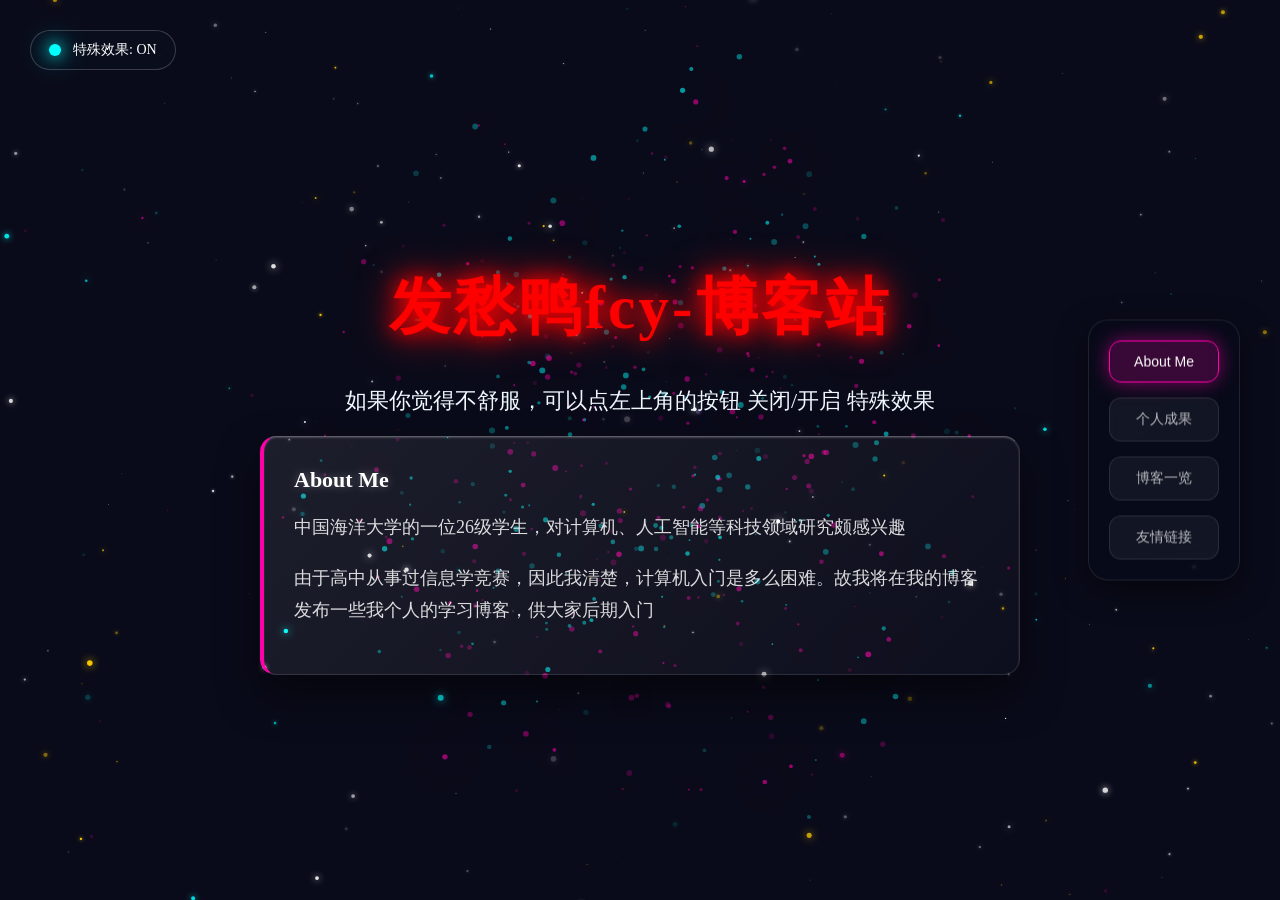
==== commit e383a770: "update" ====
--- a/index.html
+++ b/index.html
@@ -4,7 +4,8 @@
         <meta charset="utf-8">
         <title>blog</title>
         <meta name="viewport" content="width=device-width, initial-scale=1.0">
-        <link rel="stylesheet" href="view/index.css">
+        <!-- 使用 ./ 明确表示当前目录 -->
+        <link rel="stylesheet" href="./view/index.css">
     </head>
     <body>
         <canvas id="space-canvas"></canvas>
@@ -43,11 +44,13 @@
             <div class="panel panel-2">
                 <div class="blog-section">
                     <h3>博客一览</h3>
+                    <!-- 请根据你的实际目录修改链接，如果第一篇是第1个文件夹 -->
                     <div class="blogpost">
-                        <a href="blog/deeplearning1/viewer.html?file=deeplearning1.md">深度学习 第一篇：理论了解，三大学习原理</a>
+                        <a href="./blog/deeplearning1/viewer.html?file=deeplearning1.md">深度学习 第一篇：理论了解，三大学习原理</a>
                     </div>
+                    <!-- 第二篇的路径 -->
                     <div class="blogpost">
-                        <a href="blog/deeplearning2/viewer.html?file=deeplearning2.md">深度学习 第二篇：从感知机到神经网络，摸到了反向传播的门口</a>
+                        <a href="./blog/deeplearning2/viewer.html?file=deeplearning2.md">深度学习 第二篇：从感知机到神经网络，摸到了反向传播的门口</a>
                     </div>
                 </div>
             </div>
@@ -62,150 +65,147 @@
                 </div>
             </div>
         </main>
-        <script src="view/star.js"></script>
-        <script src="view/space.js"></script>
+        <script src="./view/star.js"></script>
+        <script src="./view/space.js"></script>
        <script>
-    (function(){
-        var panels=document.querySelectorAll('.panel');
-        var btns=document.querySelectorAll('.nav-btn');
-        var canvas=document.getElementById('space-canvas');
-        var toggle=document.getElementById('effectToggle');
-        var toggleText=toggle.querySelector('span');
-        var effectsOn=true;
-
-        var currentProgress=0;
-        var targetProgress=0;
-        var panelCount=panels.length;
-        var isAnimating=false;
-
-        function applyRender(){
-            if(effectsOn){
-                // 特效开启：3D 斜轴翻转
-                panels.forEach(function(panel, i){
-                    var diff = i - currentProgress;
-                    var angle = diff * 90;
-                    var opacity = Math.max(0, 1 - Math.abs(diff));
-                    var pointerEvents = Math.abs(diff) < 0.1 ? 'auto' : 'none';
-                    var zIndex = Math.abs(diff) < 0.1 ? 10 : 1;
-
-                    panel.style.transition = '';
-                    panel.style.transform = 'rotate3d(1, 1, 0, ' + angle + 'deg)';
-                    panel.style.opacity = opacity;
-                    panel.style.pointerEvents = pointerEvents;
-                    panel.style.zIndex = zIndex;
-                });
-            }else{
-                // 特效关闭：无动画，平板直显当前页
-                var idx = Math.round(currentProgress);
-                panels.forEach(function(panel, i){
-                    panel.style.transition = 'none';
-                    panel.style.transform = 'none';
-                    panel.style.opacity = (i === idx) ? '1' : '0';
-                    panel.style.pointerEvents = (i === idx) ? 'auto' : 'none';
-                    panel.style.zIndex = (i === idx) ? 10 : 1;
-                });
-            }
-
-            var activeIdx = Math.round(currentProgress);
-            btns.forEach(function(btn, i){
-                if(i === activeIdx) btn.classList.add('active');
-                else btn.classList.remove('active');
-            });
-        }
-
-        function animateProgress(){
-            var diff = targetProgress - currentProgress;
-            if(Math.abs(diff) < 0.001){
-                currentProgress = targetProgress;
+            (function(){
+                var panels=document.querySelectorAll('.panel');
+                var btns=document.querySelectorAll('.nav-btn');
+                var canvas=document.getElementById('space-canvas');
+                var toggle=document.getElementById('effectToggle');
+                var toggleText=toggle.querySelector('span');
+                var effectsOn=true;
+
+                var currentProgress=0;
+                var targetProgress=0;
+                var panelCount=panels.length;
+                var isAnimating=false;
+
+                function applyRender(){
+                    if(effectsOn){
+                        panels.forEach(function(panel, i){
+                            var diff = i - currentProgress;
+                            var angle = diff * 90;
+                            var opacity = Math.max(0, 1 - Math.abs(diff));
+                            var pointerEvents = Math.abs(diff) < 0.1 ? 'auto' : 'none';
+                            var zIndex = Math.abs(diff) < 0.1 ? 10 : 1;
+
+                            panel.style.transition = '';
+                            panel.style.transform = 'rotate3d(1, 1, 0, ' + angle + 'deg)';
+                            panel.style.opacity = opacity;
+                            panel.style.pointerEvents = pointerEvents;
+                            panel.style.zIndex = zIndex;
+                        });
+                    }else{
+                        var idx = Math.round(currentProgress);
+                        panels.forEach(function(panel, i){
+                            panel.style.transition = 'none';
+                            panel.style.transform = 'none';
+                            panel.style.opacity = (i === idx) ? '1' : '0';
+                            panel.style.pointerEvents = (i === idx) ? 'auto' : 'none';
+                            panel.style.zIndex = (i === idx) ? 10 : 1;
+                        });
+                    }
+
+                    var activeIdx = Math.round(currentProgress);
+                    btns.forEach(function(btn, i){
+                        if(i === activeIdx) btn.classList.add('active');
+                        else btn.classList.remove('active');
+                    });
+                }
+
+                function animateProgress(){
+                    var diff = targetProgress - currentProgress;
+                    if(Math.abs(diff) < 0.001){
+                        currentProgress = targetProgress;
+                        applyRender();
+                        isAnimating = false;
+                    }else{
+                        currentProgress += diff * 0.12;
+                        applyRender();
+                        requestAnimationFrame(animateProgress);
+                    }
+                }
+
+                function setTarget(p){
+                    p = Math.max(0, Math.min(panelCount-1, p));
+                    targetProgress = p;
+                    if(!effectsOn){
+                        currentProgress = targetProgress;
+                        isAnimating = false;
+                        applyRender();
+                        return;
+                    }
+                    if(!isAnimating){
+                        isAnimating = true;
+                        requestAnimationFrame(animateProgress);
+                    }
+                }
+
+                window.addEventListener('wheel', function(e){
+                    e.preventDefault();
+                    var delta = e.deltaY * 0.0015;
+                    setTarget(targetProgress + delta);
+                }, {passive: false});
+
+                btns.forEach(function(btn){
+                    btn.addEventListener('click', function(){
+                        setTarget(parseInt(this.getAttribute('data-index')));
+                    });
+                });
+
+                document.addEventListener('mousemove', function(e){
+                    if(!effectsOn) return;
+                    var x = (e.clientX/window.innerWidth-0.5)*2;
+                    var y = (e.clientY/window.innerHeight-0.5)*2;
+                    if(canvas){
+                        canvas.style.transform='translateX('+(x*20)+'px) translateY('+(y*20)+'px) scale(1.03)';
+                    }
+                }, {passive:true});
+                document.addEventListener('mouseleave', function(){
+                    if(canvas) canvas.style.transform='translateX(0px) translateY(0px) scale(1)';
+                });
+
+                var title=document.getElementById('title');
+                var colors=['#ff0000','#ff7f00','#ffff00','#00ff00','#0000ff','#4b0082','#9400d3'];
+                var currentColorIndex=0;
+                title.style.setProperty('--title-color',colors[currentColorIndex]);
+                function flashTitle(newColor){
+                    if(!effectsOn)return;
+                    title.style.setProperty('--title-color',newColor);
+                    title.classList.remove('title-burst');
+                    void title.offsetWidth;
+                    title.classList.add('title-burst');
+                    setTimeout(function(){title.classList.remove('title-burst');},1500);
+                }
+                title.addEventListener('click',function(){
+                    currentColorIndex=(currentColorIndex+1)%colors.length;
+                    flashTitle(colors[currentColorIndex]);
+                });
+                window.addEventListener('nebula-burst',function(){
+                    currentColorIndex=Math.floor(Math.random()*colors.length);
+                    flashTitle(colors[currentColorIndex]);
+                });
+
+                toggle.addEventListener('click',function(){
+                    effectsOn=!effectsOn;
+                    if(effectsOn){
+                        document.body.classList.remove('effects-off');
+                        toggle.classList.add('active');
+                        toggleText.textContent='特殊效果: ON';
+                        if(canvas){canvas.style.transform='translateX(0px) translateY(0px) scale(1)';}
+                        applyRender();
+                    }else{
+                        document.body.classList.add('effects-off');
+                        toggle.classList.remove('active');
+                        toggleText.textContent='特殊效果: OFF';
+                        if(canvas){canvas.style.transform='none';}
+                        applyRender();
+                    }
+                });
+
                 applyRender();
-                isAnimating = false;
-            }else{
-                currentProgress += diff * 0.12;
-                applyRender();
-                requestAnimationFrame(animateProgress);
-            }
-        }
-
-        function setTarget(p){
-            p = Math.max(0, Math.min(panelCount-1, p));
-            targetProgress = p;
-            if(!effectsOn){
-                // 特效关闭：直接跳到目标，无动画
-                currentProgress = targetProgress;
-                isAnimating = false;
-                applyRender();
-                return;
-            }
-            if(!isAnimating){
-                isAnimating = true;
-                requestAnimationFrame(animateProgress);
-            }
-        }
-
-        window.addEventListener('wheel', function(e){
-            e.preventDefault();
-            var delta = e.deltaY * 0.0015;
-            setTarget(targetProgress + delta);
-        }, {passive: false});
-
-        btns.forEach(function(btn){
-            btn.addEventListener('click', function(){
-                setTarget(parseInt(this.getAttribute('data-index')));
-            });
-        });
-
-        document.addEventListener('mousemove', function(e){
-            if(!effectsOn) return;
-            var x = (e.clientX/window.innerWidth-0.5)*2;
-            var y = (e.clientY/window.innerHeight-0.5)*2;
-            if(canvas){
-                canvas.style.transform='translateX('+(x*20)+'px) translateY('+(y*20)+'px) scale(1.03)';
-            }
-        }, {passive:true});
-        document.addEventListener('mouseleave', function(){
-            if(canvas) canvas.style.transform='translateX(0px) translateY(0px) scale(1)';
-        });
-
-        var title=document.getElementById('title');
-        var colors=['#ff0000','#ff7f00','#ffff00','#00ff00','#0000ff','#4b0082','#9400d3'];
-        var currentColorIndex=0;
-        title.style.setProperty('--title-color',colors[currentColorIndex]);
-        function flashTitle(newColor){
-            if(!effectsOn)return;
-            title.style.setProperty('--title-color',newColor);
-            title.classList.remove('title-burst');
-            void title.offsetWidth;
-            title.classList.add('title-burst');
-            setTimeout(function(){title.classList.remove('title-burst');},1500);
-        }
-        title.addEventListener('click',function(){
-            currentColorIndex=(currentColorIndex+1)%colors.length;
-            flashTitle(colors[currentColorIndex]);
-        });
-        window.addEventListener('nebula-burst',function(){
-            currentColorIndex=Math.floor(Math.random()*colors.length);
-            flashTitle(colors[currentColorIndex]);
-        });
-
-        toggle.addEventListener('click',function(){
-            effectsOn=!effectsOn;
-            if(effectsOn){
-                document.body.classList.remove('effects-off');
-                toggle.classList.add('active');
-                toggleText.textContent='特殊效果: ON';
-                if(canvas){canvas.style.transform='translateX(0px) translateY(0px) scale(1)';}
-                applyRender();
-            }else{
-                document.body.classList.add('effects-off');
-                toggle.classList.remove('active');
-                toggleText.textContent='特殊效果: OFF';
-                if(canvas){canvas.style.transform='none';}
-                applyRender();
-            }
-        });
-
-        applyRender();
-    })();
-</script>
+            })();
+        </script>
     </body>
 </html>
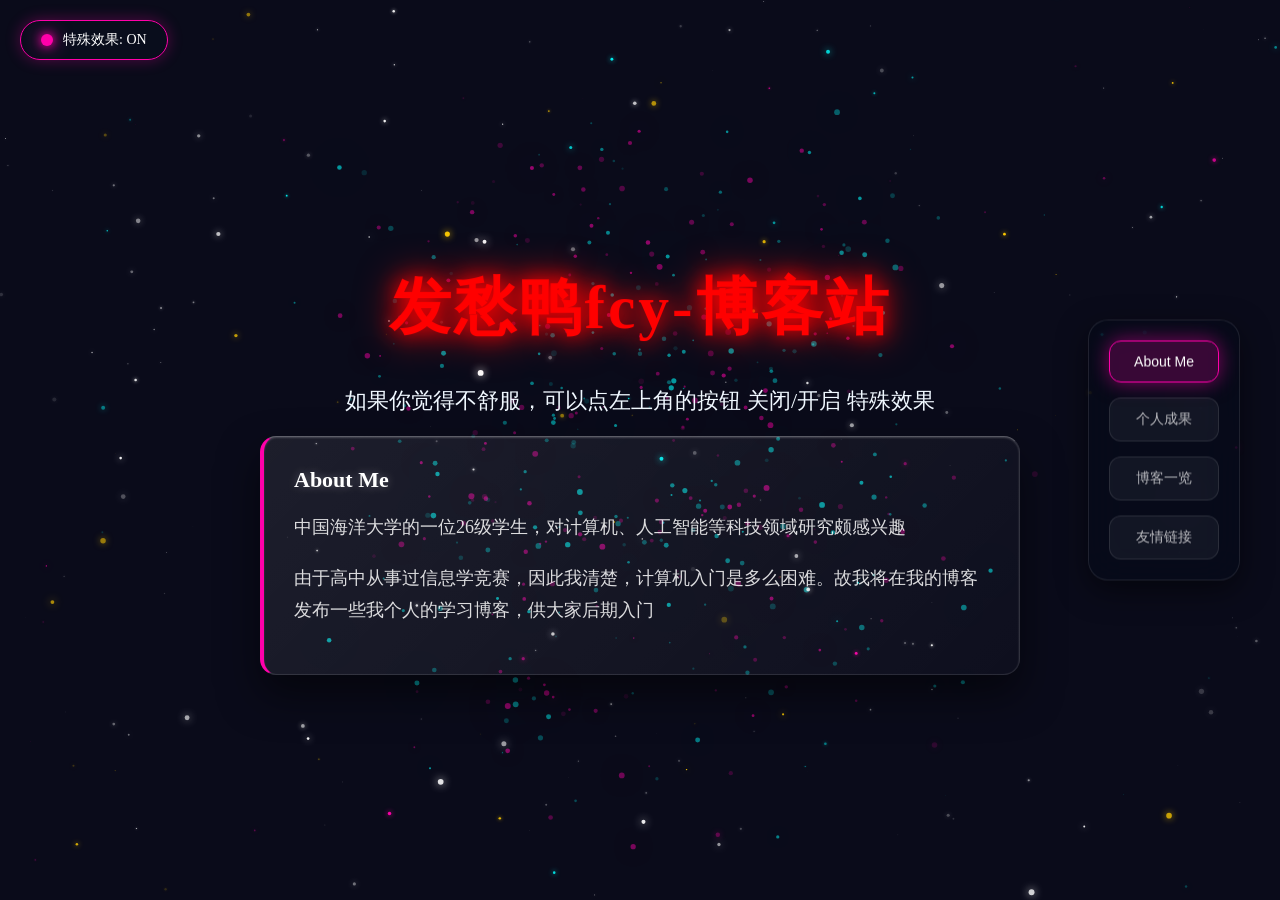
==== commit 1bc34be5: "适配手机端" ====
--- a/index.html
+++ b/index.html
@@ -4,7 +4,6 @@
         <meta charset="utf-8">
         <title>blog</title>
         <meta name="viewport" content="width=device-width, initial-scale=1.0">
-        <!-- 使用 ./ 明确表示当前目录 -->
         <link rel="stylesheet" href="./view/index.css">
     </head>
     <body>
@@ -44,11 +43,9 @@
             <div class="panel panel-2">
                 <div class="blog-section">
                     <h3>博客一览</h3>
-                    <!-- 请根据你的实际目录修改链接，如果第一篇是第1个文件夹 -->
                     <div class="blogpost">
                         <a href="./blog/deeplearning1/viewer.html?file=deeplearning1.md">深度学习 第一篇：理论了解，三大学习原理</a>
                     </div>
-                    <!-- 第二篇的路径 -->
                     <div class="blogpost">
                         <a href="./blog/deeplearning2/viewer.html?file=deeplearning2.md">深度学习 第二篇：从感知机到神经网络，摸到了反向传播的门口</a>
                     </div>
@@ -67,7 +64,7 @@
         </main>
         <script src="./view/star.js"></script>
         <script src="./view/space.js"></script>
-       <script>
+        <script>
             (function(){
                 var panels=document.querySelectorAll('.panel');
                 var btns=document.querySelectorAll('.nav-btn');
--- a/view/index.css
+++ b/view/index.css
@@ -212,4 +212,112 @@
 @keyframes star-trail{
     0%{opacity:1;transform:translate(-50%,-50%) scale(1) rotate(0deg);}
     100%{opacity:0;transform:translate(-50%,-50%) scale(0.2) rotate(180deg) translateY(30px);}
+}
+/* 修复左上角特殊效果按钮显示 */
+.effect-toggle {
+    position: fixed;
+    top: 20px;
+    left: 20px;
+    display: flex;
+    align-items: center;
+    gap: 10px;
+    padding: 10px 20px;
+    border-radius: 30px;
+    
+    /* 核心修复：给一个纯深色背景兜底，防止 backdrop-filter 失效导致看不清 */
+    background: rgba(10, 15, 30, 0.85); 
+    backdrop-filter: blur(10px);
+    -webkit-backdrop-filter: blur(10px);
+    
+    /* 边框和文字颜色 */
+    border: 1px solid rgba(255, 255, 255, 0.2);
+    color: #ffffff;
+    font-size: 14px;
+    font-weight: 500;
+    cursor: pointer;
+    
+    /* 保证它在最上层 */
+    z-index: 9999;
+    
+    /* 防止手机端或窄屏被挤压 */
+    white-space: nowrap;
+    user-select: none;
+    transition: all 0.3s ease;
+}
+
+/* 悬浮时的发光效果 */
+.effect-toggle:hover {
+    background: rgba(20, 25, 50, 0.9);
+    border-color: #00ffff;
+    box-shadow: 0 0 15px rgba(0, 255, 255, 0.4);
+}
+
+/* 那个发光的小圆点 */
+.toggle-dot {
+    width: 12px;
+    height: 12px;
+    border-radius: 50%;
+    background: #666; /* 默认灰色 */
+    transition: all 0.3s ease;
+}
+
+/* 按钮打开时的状态 */
+.effect-toggle.active {
+    border-color: #ff00aa;
+    box-shadow: 0 0 15px rgba(255, 0, 170, 0.3);
+}
+
+.effect-toggle.active .toggle-dot {
+    background: #ff00aa;
+    box-shadow: 0 0 10px #ff00aa, 0 0 20px #ff00aa; /* 粉色光晕 */
+}
+/* 手机端单独适配 */
+@media (max-width: 768px) {
+    body {
+        font-size: 18px;
+    }
+    .scene-container {
+        width: 92vw;
+        height: 70vh;
+        perspective: 1000px;
+    }
+    .effect-toggle {
+        top: 15px;
+        left: 15px;
+        padding: 8px 15px;
+        font-size: 12px;
+    }
+    .side-nav {
+        right: 10px;
+    }
+    .nav-base {
+        padding: 12px;
+        gap: 10px;
+    }
+    .nav-btn {
+        padding: 10px 15px;
+        font-size: 13px;
+    }
+    .fuge {
+        font-size: 2.2em;
+        margin-bottom: 10px;
+    }
+    .intro-content, .advancement-card, .blog-section, .links-section {
+        padding: 20px;
+    }
+    .intro-content h2, .advancement-card h3, .blog-section h3, .links-section h3 {
+        font-size: 18px;
+    }
+    .intro-content p {
+        font-size: 14px;
+    }
+    .advancement-card ul, .link-list a {
+        font-size: 14px;
+    }
+    .blogpost a {
+        padding: 12px 15px;
+        font-size: 15px;
+        white-space: normal;
+        word-break: break-word;
+    }
 }
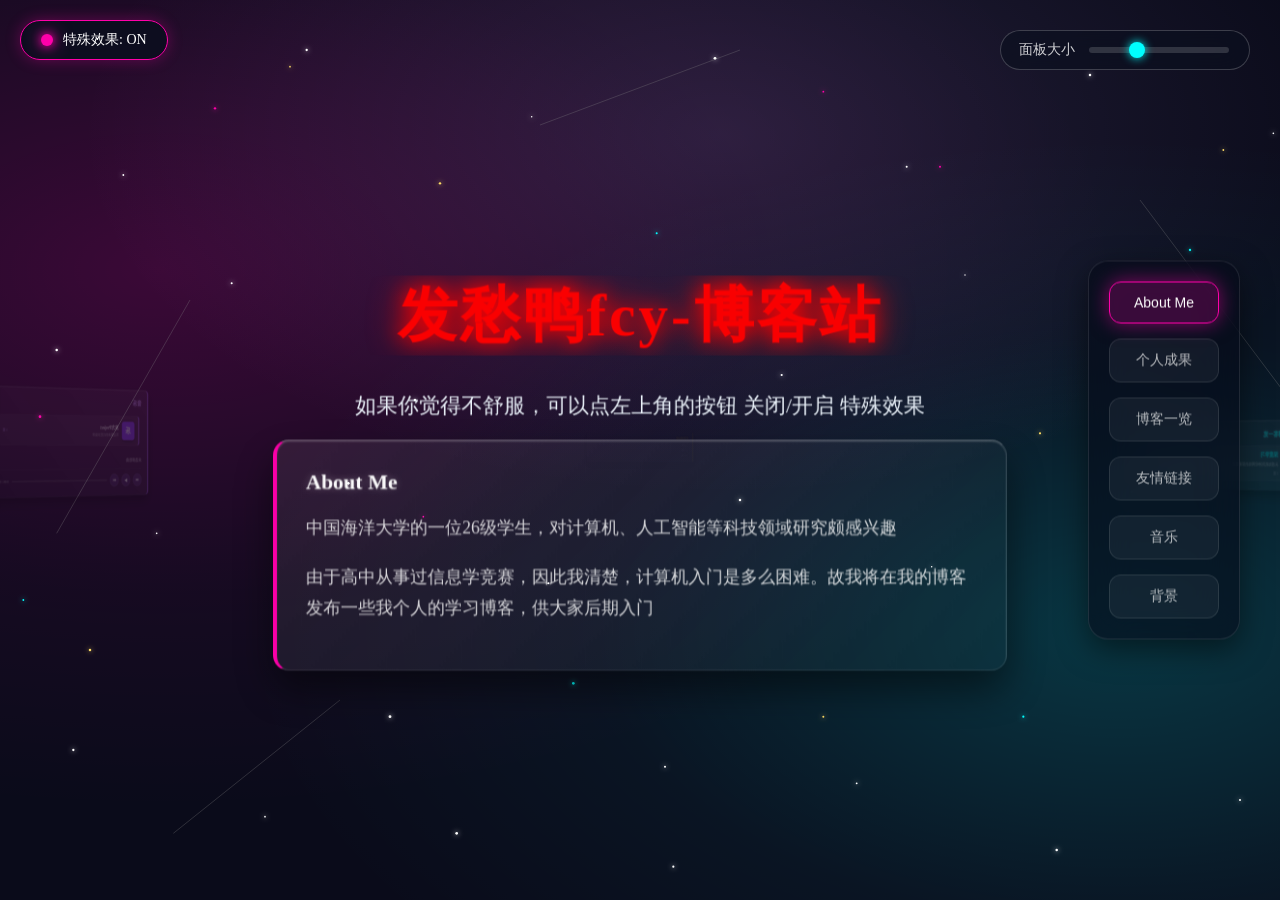
==== commit 889621b2: "renew" ====
--- a/index.html
+++ b/index.html
@@ -5,12 +5,78 @@
         <title>blog</title>
         <meta name="viewport" content="width=device-width, initial-scale=1.0">
         <link rel="stylesheet" href="./view/index.css">
+        <style>
+            .music-section{
+                padding:30px;border-radius:16px;
+                background:linear-gradient(135deg,rgba(255,255,255,0.08) 0%,rgba(255,255,255,0.02) 100%);
+                backdrop-filter:blur(20px);-webkit-backdrop-filter:blur(20px);
+                border:1px solid rgba(255,255,255,0.1);
+                border-top:1px solid rgba(255,255,255,0.3);
+                border-left:4px solid #aa66ff;
+                box-shadow:0 20px 40px rgba(0,0,0,0.5),inset 0 1px 2px rgba(255,255,255,0.2);
+            }
+            .music-section h3{color:#cc99ff;margin-top:0;font-size:22px;text-shadow:0 0 10px rgba(204,153,255,0.3);}
+            .music-now{margin:12px 0 18px;font-size:16px;color:rgba(255,255,255,0.8);min-height:22px;}
+            .music-now .playing-name{color:#cc99ff;font-weight:600;}
+            .music-list{list-style:none;margin:0;padding:8px 12px 16px;max-height:300px;overflow-y:auto;-webkit-overflow-scrolling:touch;scrollbar-width:thin;}
+            .music-list li{position:relative;display:flex;align-items:center;gap:12px;padding:12px 15px;margin-bottom:10px;border-radius:10px;background:rgba(255,255,255,0.05);border:1px solid rgba(255,255,255,0.1);cursor:pointer;font-size:16px;color:rgba(255,255,255,0.85);transition:all 0.3s ease;}
+            .music-list li:hover{background:rgba(170,102,255,0.15);border-color:#aa66ff;transform:translateY(-3px) scale(1.02);z-index:3;}
+            .music-list li.active{background:rgba(170,102,255,0.22);border-color:#cc99ff;box-shadow:0 0 18px rgba(170,102,255,0.4);color:#fff;}
+            .music-list li .idx{width:22px;text-align:center;color:#cc99ff;font-weight:600;flex-shrink:0;}
+            .music-list li .name{flex:1;}
+            .music-list li .state{font-size:13px;color:#cc99ff;}
+            .music-controls{display:flex;align-items:center;gap:14px;margin-top:18px;padding-top:16px;border-top:1px solid rgba(255,255,255,0.12);}
+            .music-btn{width:44px;height:44px;border-radius:50%;border:1px solid rgba(255,255,255,0.2);background:rgba(170,102,255,0.2);color:#fff;font-size:18px;cursor:pointer;transition:all 0.3s;display:flex;align-items:center;justify-content:center;}
+            .music-btn:hover{background:rgba(170,102,255,0.4);border-color:#cc99ff;box-shadow:0 0 18px rgba(170,102,255,0.5);transform:translateY(-2px);}
+            .music-progress-wrap{flex:1;height:6px;border-radius:3px;background:rgba(255,255,255,0.12);cursor:pointer;position:relative;}
+            .music-progress{height:100%;width:0%;border-radius:3px;background:linear-gradient(90deg,#aa66ff,#cc99ff);box-shadow:0 0 10px rgba(170,102,255,0.6);}
+            .music-time{font-size:13px;color:rgba(255,255,255,0.7);font-variant-numeric:tabular-nums;flex-shrink:0;}
+            .album-back{padding:8px 18px;margin-bottom:14px;border-radius:8px;border:1px solid rgba(170,102,255,0.5);background:rgba(170,102,255,0.15);color:#fff;font-size:14px;cursor:pointer;transition:all 0.3s;}
+            .album-back:hover{background:rgba(170,102,255,0.3);box-shadow:0 0 12px rgba(170,102,255,0.4);}
+            .album-list{max-height:320px;overflow-y:auto;-webkit-overflow-scrolling:touch;scrollbar-width:thin;padding:8px 12px 16px;}
+            .album-list::-webkit-scrollbar{width:6px;}
+            .album-list::-webkit-scrollbar-track{background:transparent;}
+            .album-list::-webkit-scrollbar-thumb{background:rgba(170,102,255,0.45);border-radius:3px;}
+            .album-list::-webkit-scrollbar-thumb:hover{background:rgba(170,102,255,0.7);}
+            .album-card{position:relative;display:flex;align-items:center;gap:16px;padding:18px 20px;margin-bottom:12px;border-radius:12px;background:rgba(255,255,255,0.05);border:1px solid rgba(255,255,255,0.1);border-left:4px solid #aa66ff;cursor:pointer;transition:all 0.3s ease;}
+            .album-card:hover{background:rgba(170,102,255,0.15);border-color:#aa66ff;border-left-color:#cc99ff;transform:translateY(-4px) scale(1.02);box-shadow:0 0 18px rgba(170,102,255,0.35);z-index:3;}
+            .album-cover{width:64px;height:64px;border-radius:10px;overflow:hidden;flex-shrink:0;background:#1a1b30;box-shadow:0 4px 14px rgba(0,0,0,0.45);}
+            .album-cover img{width:100%;height:100%;object-fit:cover;display:block;}
+            .album-cover-empty{background:#8b3cff;display:flex;align-items:center;justify-content:center;font-size:26px;font-weight:700;color:#fff;text-shadow:0 0 10px rgba(255,255,255,0.4);}
+            .album-info{flex:1;min-width:0;}
+            .album-card-name{font-size:18px;font-weight:600;color:#fff;margin-bottom:4px;}
+            .album-card-desc{font-size:13px;color:rgba(255,255,255,0.6);}
+            .album-card-count{position:absolute;top:50%;right:16px;transform:translateY(-50%);font-size:13px;color:#cc99ff;}
+            .bkg-section{
+                padding:30px;border-radius:16px;
+                background:linear-gradient(135deg,rgba(255,255,255,0.08) 0%,rgba(255,255,255,0.02) 100%);
+                backdrop-filter:blur(20px);-webkit-backdrop-filter:blur(20px);
+                border:1px solid rgba(255,255,255,0.1);
+                border-top:1px solid rgba(255,255,255,0.3);
+                border-left:4px solid #00ffff;
+                box-shadow:0 20px 40px rgba(0,0,0,0.5),inset 0 1px 2px rgba(255,255,255,0.2);
+            }
+            .bkg-section h3{color:#00ffff;margin-top:0;font-size:22px;text-shadow:0 0 10px rgba(0,255,255,0.3);}
+            .bkg-grid{display:grid;grid-template-columns:repeat(2,1fr);gap:14px;margin-bottom:18px;max-height:300px;overflow-y:auto;padding:8px;}
+            .bkg-item{height:120px;border-radius:12px;background-size:cover;background-position:center;border:1px solid rgba(255,255,255,0.12);cursor:pointer;position:relative;transition:all 0.3s ease;overflow:hidden;}
+            .bkg-item:hover{border-color:#00ffff;box-shadow:0 0 18px rgba(0,255,255,0.5);transform:translateY(-4px) scale(1.04);z-index:3;}
+            .bkg-item.active{border-color:#00ffff;box-shadow:0 0 22px rgba(0,255,255,0.7),inset 0 0 0 2px rgba(0,255,255,0.35);transform:translateY(-3px);}
+            .bkg-item-name{position:absolute;left:0;right:0;bottom:0;padding:20px 10px 8px;font-size:14px;color:#fff;text-align:center;background:linear-gradient(transparent,rgba(0,0,0,0.75));text-shadow:0 0 8px rgba(0,255,255,0.4);}
+            .bkg-custom{display:flex;gap:10px;align-items:center;padding-top:16px;border-top:1px solid rgba(255,255,255,0.12);}
+            .bkg-custom input{flex:1;min-width:0;padding:10px 14px;border-radius:8px;border:1px solid rgba(255,255,255,0.15);background:rgba(255,255,255,0.06);color:#fff;font-size:14px;outline:none;transition:all 0.3s;}
+            .bkg-custom input:focus{border-color:#00ffff;box-shadow:0 0 12px rgba(0,255,255,0.3);}
+            .bkg-custom .bkg-btn{padding:10px 18px;border-radius:8px;border:1px solid rgba(0,255,255,0.4);background:rgba(0,255,255,0.15);color:#fff;font-size:14px;cursor:pointer;transition:all 0.3s;flex-shrink:0;}
+            .bkg-custom .bkg-btn:hover{background:rgba(0,255,255,0.3);box-shadow:0 0 12px rgba(0,255,255,0.4);}
+        </style>
     </head>
     <body>
-        <canvas id="space-canvas"></canvas>
         <div class="effect-toggle active" id="effectToggle">
             <div class="toggle-dot"></div>
             <span>特殊效果: ON</span>
+        </div>
+        <div class="size-gui" id="sizeGui">
+            <div class="size-gui-title">面板大小</div>
+            <input type="range" id="panelSizeSlider" min="0.4" max="1.2" step="0.01" value="0.66">
         </div>
         <nav class="side-nav">
             <div class="nav-base">
@@ -18,57 +84,94 @@
                 <button class="nav-btn" data-index="1">个人成果</button>
                 <button class="nav-btn" data-index="2">博客一览</button>
                 <button class="nav-btn" data-index="3">友情链接</button>
+                <button class="nav-btn" data-index="4">音乐</button>
+                <button class="nav-btn" data-index="5">背景</button>
             </div>
         </nav>
         <main class="scene-container">
+            <div class="prism" id="prism">
             <div class="panel panel-0">
-                <h1 class="fuge" id="title">发愁鸭fcy-博客站</h1>
-                <p style="text-align:center; margin-bottom:20px;">如果你觉得不舒服，可以点左上角的按钮 关闭/开启 特殊效果</p>
+                <h1 class="fuge" id="title"></h1>
+                <p style="text-align:center; margin-bottom:20px;" id="introHint"></p>
                 <div class="intro-content">
-                    <h2>About Me</h2>
-                    <p>中国海洋大学的一位26级学生，对计算机、人工智能等科技领域研究颇感兴趣</p>
-                    <p>由于高中从事过信息学竞赛，因此我清楚，计算机入门是多么困难。故我将在我的博客发布一些我个人的学习博客，供大家后期入门</p>
+                    <h2 id="introHeading"></h2>
+                    <div id="introParagraphs"></div>
                 </div>
             </div>
             <div class="panel panel-1">
                 <div class="advancement-card">
                     <h3>个人成果(计科领域)</h3>
-                    <ul>
-                        <li>CSP-J2023 山东省二等奖</li>
-                        <li>CSP-S2024 山东省一等奖</li>
-                        <li>(仍等待填充中)</li>
-                    </ul>
+                    <ul id="achievementList"></ul>
                 </div>
             </div>
             <div class="panel panel-2">
                 <div class="blog-section">
                     <h3>博客一览</h3>
-                    <div class="blogpost">
-                        <a href="./blog/deeplearning1/viewer.html?file=deeplearning1.md">深度学习 第一篇：理论了解，三大学习原理</a>
-                    </div>
-                    <div class="blogpost">
-                        <a href="./blog/deeplearning2/viewer.html?file=deeplearning2.md">深度学习 第二篇：从感知机到神经网络，摸到了反向传播的门口</a>
-                    </div>
+                    <div id="blogList"></div>
                 </div>
             </div>
             <div class="panel panel-3">
                 <div class="links-section">
                     <h3>友情链接</h3>
-                    <ul class="link-list">
-                        <li><a href="#">待添加</a></li>
-                        <li><a href="#">待添加</a></li>
-                        <li><a href="#">待添加</a></li>
-                    </ul>
+                    <ul class="link-list" id="linkList"></ul>
                 </div>
             </div>
+            <div class="panel panel-4">
+                <div class="music-section">
+                    <h3>音乐</h3>
+                    <button class="album-back" id="albumBack" style="display:none">← 返回专辑</button>
+                    <div class="album-list" id="albumList"></div>
+                    <div class="music-now" id="musicNow">未选择歌曲</div>
+                    <ul class="music-list" id="musicList" style="display:none"></ul>
+                    <div class="music-controls">
+                        <button class="music-btn" id="musicPrev" title="上一首">⏮</button>
+                        <button class="music-btn" id="musicToggle" title="播放/暂停">▶</button>
+                        <button class="music-btn" id="musicNext" title="下一首">⏭</button>
+                        <div class="music-progress-wrap" id="musicProgressWrap">
+                            <div class="music-progress" id="musicProgress"></div>
+                        </div>
+                        <span class="music-time" id="musicTime">0:00 / 0:00</span>
+                    </div>
+                </div>
+            </div>
+            <div class="panel panel-5">
+                <div class="bkg-section">
+                    <h3>背景</h3>
+                    <div class="bkg-grid" id="bkgGrid"></div>
+                    <div class="bkg-custom">
+                        <input type="text" id="bkgUrl" placeholder="粘贴图片链接…">
+                        <button class="bkg-btn" id="bkgApply">应用</button>
+                        <button class="bkg-btn" id="bkgReset">恢复默认</button>
+                    </div>
+                </div>
+            </div>
+            </div>
         </main>
-        <script src="./view/star.js"></script>
-        <script src="./view/space.js"></script>
+
+        <audio id="musicAudio" preload="metadata"></audio>
+
+        <div class="blog-frame-overlay" id="blogOverlay">
+            <button class="blog-frame-close" id="blogClose" title="关闭博客返回首页">✕</button>
+            <iframe class="blog-frame" id="blogFrame" title="博客内容"></iframe>
+        </div>
+
+        <div class="category-overlay" id="categoryOverlay">
+            <button class="category-back" id="categoryBack" title="返回分栏">← 返回</button>
+            <h3 class="category-name" id="categoryName"></h3>
+            <p class="category-desc" id="categoryDesc"></p>
+            <div class="category-list" id="categoryList"></div>
+        </div>
+
+        <script src="./aboutme.js"></script>
+        <script src="./posts.js"></script>
+        <script src="./site.js"></script>
+        <script src="./music.js"></script>
+        <script src="./bkg.js"></script>
+
         <script>
             (function(){
                 var panels=document.querySelectorAll('.panel');
                 var btns=document.querySelectorAll('.nav-btn');
-                var canvas=document.getElementById('space-canvas');
                 var toggle=document.getElementById('effectToggle');
                 var toggleText=toggle.querySelector('span');
                 var effectsOn=true;
@@ -77,58 +180,223 @@
                 var targetProgress=0;
                 var panelCount=panels.length;
                 var isAnimating=false;
+                var stepAngle=360/panelCount;
+                var prism=document.getElementById('prism');
+                var sceneContainer=document.querySelector('.scene-container');
+                var faceRadius=520;
+                var panelScale=0.66;      // 超强3D下：面板相对缩小（滑块可调）
+                var spacingFactor=2.0;    // 半径放大系数：让虚拟棱柱变大、面板间拉开间隙
+                var minOpacity=0.05;      // 背面面板的最低可见透明度（更淡，突出当前面）
+                var maxOpacity=0.98;      // 正前方面板的透明度（接近实心，最清晰）
+                var sideShrink=0.72;      // 离正前方越远，面板缩放衰减系数（层次更明显）
+                var blurMax=3;            // 仅留轻微虚化的层次，不糊到看不清
+                var hoverBoost=[];        // 每个面板hover放大倍率(默认1)
+                var floatTime=0;          // 闲置上下浮动动画的时间累积
+                var floatAmp=9;           // 闲置上下浮动的幅度(px)
+
+                /* ===== 根据数据文件渲染内容 ===== */
+                function renderAboutMe(){
+                    var d = window.ABOUTME_DATA || {};
+                    document.getElementById('title').textContent = d.title || '';
+                    document.getElementById('introHint').textContent = d.hint || '';
+                    document.getElementById('introHeading').textContent = d.heading || '';
+                    var wrap = document.getElementById('introParagraphs');
+                    wrap.innerHTML = '';
+                    (d.paragraphs || []).forEach(function(p){
+                        var el = document.createElement('p');
+                        el.textContent = p;
+                        wrap.appendChild(el);
+                    });
+                    var ach = document.getElementById('achievementList');
+                    ach.innerHTML = '';
+                    (d.achievements || []).forEach(function(a){
+                        var li = document.createElement('li');
+                        li.textContent = a;
+                        ach.appendChild(li);
+                    });
+                }
+
+                function renderPosts(){
+                    var wrap = document.getElementById('blogList');
+                    wrap.innerHTML = '';
+                    (window.POSTS_DATA || []).forEach(function(cat){
+                        var div = document.createElement('div');
+                        div.className = 'category-chip';
+                        var name = document.createElement('div');
+                        name.className = 'category-chip-name';
+                        name.textContent = cat.name;
+                        var desc = document.createElement('div');
+                        desc.className = 'category-chip-desc';
+                        desc.textContent = cat.desc || '';
+                        var count = document.createElement('div');
+                        count.className = 'category-chip-count';
+                        count.textContent = (cat.posts || []).length + ' 篇';
+                        div.appendChild(name);
+                        div.appendChild(desc);
+                        div.appendChild(count);
+                        div.addEventListener('click', function(){
+                            openCategory(cat);
+                        });
+                        wrap.appendChild(div);
+                    });
+                }
+
+                function openCategory(cat){
+                    var catName = document.getElementById('categoryName');
+                    var catDesc = document.getElementById('categoryDesc');
+                    var catList = document.getElementById('categoryList');
+                    catName.textContent = cat.name;
+                    catDesc.textContent = cat.desc || '';
+                    catList.innerHTML = '';
+                    (cat.posts || []).forEach(function(post){
+                        var item = document.createElement('div');
+                        item.className = 'category-post';
+                        var a = document.createElement('a');
+                        a.href = 'javascript:void(0)';
+                        a.textContent = post.title;
+                        a.addEventListener('click', function(){
+                            openBlogFrame(post.href);
+                        });
+                        item.appendChild(a);
+                        catList.appendChild(item);
+                    });
+                    if(!document.body.classList.contains('category-open')){
+                        document.body.classList.add('category-open');
+                    }
+                }
+
+                function closeCategory(){
+                    document.body.classList.remove('category-open');
+                }
+
+                function renderSite(){
+                    var wrap = document.getElementById('linkList');
+                    wrap.innerHTML = '';
+                    (window.SITE_DATA || []).forEach(function(item){
+                        var li = document.createElement('li');
+                        var a = document.createElement('a');
+                        a.href = item.href;
+                        a.textContent = item.name;
+                        li.appendChild(a);
+                        wrap.appendChild(li);
+                    });
+                }
+
+                /* 计算棱柱外接半径：以容器半宽为基准并乘间隙因子，
+                   让面板之间拉开明显间距，正面/侧面/背面始终都在视口内 */
+                function computeRadius(){
+                    var w=sceneContainer.clientWidth;
+                    return (w/2)*spacingFactor;
+                }
+
+                /* 布置每个面板到棱柱侧面上（缩小面板、留出间隙） */
+                function layoutPrism(){
+                    faceRadius=computeRadius();
+                    panels.forEach(function(panel,i){
+                        panel.style.transition='transform 0.5s ease-out';
+                        panel.style.transform='rotateY('+(i*stepAngle)+'deg) translateZ('+faceRadius+'px) scale('+panelScale+')';
+                    });
+                }
+
+                /* 还原为平整堆叠（普通模式）：只显示当前面板，全尺寸 */
+                function layoutFlat(){
+                    panels.forEach(function(panel,i){
+                        panel.style.transition='transform 0.5s ease-out';
+                        panel.style.transform='none';
+                    });
+                }
+
+                /* 把角度差归一化到 [-180,180] */
+                function normAngle(angle){
+                    while(angle>180)angle-=360;
+                    while(angle<-180)angle+=360;
+                    return angle;
+                }
 
                 function applyRender(){
                     if(effectsOn){
-                        panels.forEach(function(panel, i){
-                            var diff = i - currentProgress;
-                            var angle = diff * 90;
-                            var opacity = Math.max(0, 1 - Math.abs(diff));
-                            var pointerEvents = Math.abs(diff) < 0.1 ? 'auto' : 'none';
-                            var zIndex = Math.abs(diff) < 0.1 ? 10 : 1;
-
-                            panel.style.transition = '';
-                            panel.style.transform = 'rotate3d(1, 1, 0, ' + angle + 'deg)';
-                            panel.style.opacity = opacity;
-                            panel.style.pointerEvents = pointerEvents;
-                            panel.style.zIndex = zIndex;
+                        // 整个棱柱绕Y轴旋转：progress每+1，柱体转过一个面(stepAngle°)
+                        prism.style.transform='rotateY('+(-currentProgress*stepAngle)+'deg)';
+                        // 动画过程中禁止transform过渡，避免每一帧的滞后；静止时允许平滑过渡
+                        panels.forEach(function(panel){
+                            panel.style.transition=isAnimating?'none':'transform 0.5s ease-out, opacity 0.4s ease, filter 0.4s ease';
+                        });
+                        panels.forEach(function(panel,i){
+                            // hover放大目标平滑逼近（减缓跳变）
+                            var boostTarget=hoverBoost[i]||1;
+                            panel._boost=(panel._boost||1)+(boostTarget-(panel._boost||1))*0.12;
+                            // 每个面板离正前方的夹角
+                            var relative=normAngle(i*stepAngle-currentProgress*stepAngle);
+                            var absAngle=Math.abs(relative);
+                            // 透明棱柱：所有面板始终可见，正前方最清晰、越远越小越淡越模糊
+                            var t=absAngle/180;      // 0=正前方 → 1=正背后
+                            var scale=panelScale*(1-sideShrink*t);
+                            var opacity=maxOpacity-(maxOpacity-minOpacity)*t;
+                            var blur=blurMax*t;
+                            var brightness=1-0.3*t;   // 背面轻微变暗即可，保证内容仍可辨识
+                            var pointerEvents=absAngle<60?'auto':'none';
+                            var zIndex=Math.round(100-absAngle);
+
+                            var floatY=Math.sin(floatTime+i*1.1)*floatAmp;
+                            panel.style.transform='rotateY('+(i*stepAngle)+'deg) translateZ('+faceRadius+'px) translateY('+floatY+'px) scale('+(scale*(panel._boost||1))+')';
+                            panel.style.opacity=opacity;
+                            panel.style.filter=(blur>0.5)?'blur('+blur+'px) brightness('+brightness+')':'brightness('+brightness+')';
+                            panel.style.pointerEvents=pointerEvents;
+                            panel.style.zIndex=zIndex;
                         });
                     }else{
-                        var idx = Math.round(currentProgress);
-                        panels.forEach(function(panel, i){
-                            panel.style.transition = 'none';
-                            panel.style.transform = 'none';
-                            panel.style.opacity = (i === idx) ? '1' : '0';
-                            panel.style.pointerEvents = (i === idx) ? 'auto' : 'none';
-                            panel.style.zIndex = (i === idx) ? 10 : 1;
+                        var idx=Math.round(wrapProg(currentProgress))%panelCount;
+                        // 普通模式：面板平整堆叠，只显示当前面板
+                        prism.style.transform='none';
+                        panels.forEach(function(panel,i){
+                            panel.style.opacity=(i===idx)?'1':'0';
+                            panel.style.filter='none';
+                            panel.style.pointerEvents=(i===idx)?'auto':'none';
+                            panel.style.zIndex=(i===idx)?10:1;
                         });
                     }
 
-                    var activeIdx = Math.round(currentProgress);
-                    btns.forEach(function(btn, i){
-                        if(i === activeIdx) btn.classList.add('active');
+                    var activeIdx=Math.round(wrapProg(currentProgress))%panelCount;
+                    btns.forEach(function(btn,i){
+                        if(i===activeIdx) btn.classList.add('active');
                         else btn.classList.remove('active');
                     });
+                }
+
+                /* 面板序号取模归位：支持无边界循环转动 */
+                function wrapProg(p){
+                    var n=panelCount;
+                    p=p%n;
+                    if(p<0)p+=n;
+                    return p;
                 }
 
                 function animateProgress(){
                     var diff = targetProgress - currentProgress;
                     if(Math.abs(diff) < 0.001){
-                        currentProgress = targetProgress;
+                        currentProgress = wrapProg(targetProgress);
+                        targetProgress = currentProgress;
                         applyRender();
                         isAnimating = false;
                     }else{
                         currentProgress += diff * 0.12;
+                        /* 把增长中的数值同步回落进单位区间：差值不变、画面连续，
+                           避免无限循环滚动导致 rotateY 角度与角度归一化计算量无限增大 */
+                        var shift = Math.floor(currentProgress / panelCount) * panelCount;
+                        if(shift !== 0){
+                            currentProgress -= shift;
+                            targetProgress -= shift;
+                        }
                         applyRender();
                         requestAnimationFrame(animateProgress);
                     }
                 }
 
                 function setTarget(p){
-                    p = Math.max(0, Math.min(panelCount-1, p));
                     targetProgress = p;
                     if(!effectsOn){
-                        currentProgress = targetProgress;
+                        currentProgress = wrapProg(targetProgress);
+                        targetProgress = currentProgress;
                         isAnimating = false;
                         applyRender();
                         return;
@@ -140,27 +408,41 @@
                 }
 
                 window.addEventListener('wheel', function(e){
+                    if(document.body.classList.contains('category-open')){
+                        return;
+                    }
+                    /* 光标停在可滚动内容上时：内容先滚，滚到边界后继续切换面板 */
+                    var el = e.target;
+                    while(el && el !== document.documentElement){
+                        if(el.scrollHeight > el.clientHeight + 2){
+                            var ov='';
+                            try{ ov=getComputedStyle(el).overflowY || ''; }catch(err){}
+                            if(ov === 'auto' || ov === 'scroll'){
+                                var goingDown = e.deltaY > 0;
+                                var atBottom = (el.scrollTop + el.clientHeight) >= el.scrollHeight - 1;
+                                var atTop = el.scrollTop <= 1;
+                                if((goingDown && !atBottom) || (!goingDown && !atTop)){
+                                    return;
+                                }
+                                break;
+                            }
+                        }
+                        el = el.parentElement;
+                    }
                     e.preventDefault();
-                    var delta = e.deltaY * 0.0015;
+                    var delta = Math.max(-0.6, Math.min(0.6, e.deltaY * 0.0015));
                     setTarget(targetProgress + delta);
                 }, {passive: false});
 
                 btns.forEach(function(btn){
                     btn.addEventListener('click', function(){
-                        setTarget(parseInt(this.getAttribute('data-index')));
-                    });
-                });
-
-                document.addEventListener('mousemove', function(e){
-                    if(!effectsOn) return;
-                    var x = (e.clientX/window.innerWidth-0.5)*2;
-                    var y = (e.clientY/window.innerHeight-0.5)*2;
-                    if(canvas){
-                        canvas.style.transform='translateX('+(x*20)+'px) translateY('+(y*20)+'px) scale(1.03)';
-                    }
-                }, {passive:true});
-                document.addEventListener('mouseleave', function(){
-                    if(canvas) canvas.style.transform='translateX(0px) translateY(0px) scale(1)';
+                        var idx = parseInt(this.getAttribute('data-index'));
+                        var cur = Math.round(wrapProg(currentProgress));
+                        var delta = idx - cur;
+                        if(delta > panelCount/2){ delta -= panelCount; }
+                        if(delta < -panelCount/2){ delta += panelCount; }
+                        setTarget(currentProgress + delta);
+                    });
                 });
 
                 var title=document.getElementById('title');
@@ -179,10 +461,6 @@
                     currentColorIndex=(currentColorIndex+1)%colors.length;
                     flashTitle(colors[currentColorIndex]);
                 });
-                window.addEventListener('nebula-burst',function(){
-                    currentColorIndex=Math.floor(Math.random()*colors.length);
-                    flashTitle(colors[currentColorIndex]);
-                });
 
                 toggle.addEventListener('click',function(){
                     effectsOn=!effectsOn;
@@ -190,18 +468,329 @@
                         document.body.classList.remove('effects-off');
                         toggle.classList.add('active');
                         toggleText.textContent='特殊效果: ON';
-                        if(canvas){canvas.style.transform='translateX(0px) translateY(0px) scale(1)';}
+                        layoutPrism();
                         applyRender();
                     }else{
                         document.body.classList.add('effects-off');
                         toggle.classList.remove('active');
                         toggleText.textContent='特殊效果: OFF';
-                        if(canvas){canvas.style.transform='none';}
+                        layoutFlat();
                         applyRender();
                     }
                 });
 
-                applyRender();
+                /* ===== 音乐播放器 ===== */
+                var albums = window.MUSIC_DATA || [];
+
+                var audio = document.getElementById('musicAudio');
+                var musicListEl = document.getElementById('musicList');
+                var albumListEl = document.getElementById('albumList');
+                var albumBackBtn = document.getElementById('albumBack');
+                var musicNowEl = document.getElementById('musicNow');
+                var musicToggleBtn = document.getElementById('musicToggle');
+                var musicPrevBtn = document.getElementById('musicPrev');
+                var musicNextBtn = document.getElementById('musicNext');
+                var musicProgress = document.getElementById('musicProgress');
+                var musicProgressWrap = document.getElementById('musicProgressWrap');
+                var musicTime = document.getElementById('musicTime');
+                var currentAlbum = -1;
+                var currentTrack = -1;
+
+                function currentTracks(){
+                    if(currentAlbum >= 0 && albums[currentAlbum]){
+                        return albums[currentAlbum].songs;
+                    }
+                    return [];
+                }
+
+                function fmtTime(t){
+                    if(!isFinite(t) || t < 0) t = 0;
+                    var m = Math.floor(t/60);
+                    var s = Math.floor(t%60);
+                    if(s < 10) s = '0' + s;
+                    return m + ':' + s;
+                }
+
+                function renderBkg(){
+                    var grid=document.getElementById('bkgGrid');
+                    grid.innerHTML='';
+                    (window.BKG_DATA || []).forEach(function(bg){
+                        var item=document.createElement('div');
+                        item.className='bkg-item';
+                        item.style.backgroundImage="url('"+bg.url+"')";
+                        var name=document.createElement('div');
+                        name.className='bkg-item-name';
+                        name.textContent=bg.name;
+                        item.appendChild(name);
+                        item.addEventListener('click', function(){
+                            applyBackground(bg.url);
+                            markBkgItem(grid, bg.url);
+                        });
+                        grid.appendChild(item);
+                    });
+                }
+
+                function markBkgItem(grid, url){
+                    var items=grid.querySelectorAll('.bkg-item');
+                    items.forEach(function(el){
+                        if(el.style.backgroundImage.indexOf(url) !== -1){
+                            el.classList.add('active');
+                        }else{
+                            el.classList.remove('active');
+                        }
+                    });
+                }
+
+                function applyBackground(url){
+                    if(!url) return;
+                    document.body.style.backgroundImage="url('"+url+"')";
+                    try{ localStorage.setItem('bkg-url', url); }catch(e){}
+                    markBkgItem(document.getElementById('bkgGrid'), url);
+                }
+
+                function resetBackground(){
+                    document.body.style.backgroundImage='';
+                    try{ localStorage.removeItem('bkg-url'); }catch(e){}
+                    var grid=document.getElementById('bkgGrid');
+                    grid.querySelectorAll('.bkg-item').forEach(function(el){
+                        el.classList.remove('active');
+                    });
+                }
+
+                function renderAlbumList(){
+                    albumListEl.innerHTML = '';
+                    albums.forEach(function(al, ai){
+                        var card = document.createElement('div');
+                        card.className = 'album-card';
+                        card.innerHTML =
+                            '<div class="album-cover' + (al.cover ? '' : ' album-cover-empty') + '">' +
+                                (al.cover ? '<img src="' + al.cover + '" alt="">' : '<span>乐</span>') +
+                            '</div>' +
+                            '<div class="album-info">' +
+                                '<div class="album-card-name">' + al.album + '</div>' +
+                                (al.desc ? '<div class="album-card-desc">' + al.desc + '</div>' : '') +
+                            '</div>' +
+                            '<div class="album-card-count">' + al.songs.length + ' 首</div>';
+                        card.addEventListener('click', function(){
+                            openAlbum(ai);
+                        });
+                        albumListEl.appendChild(card);
+                    });
+                }
+
+                function renderTrackList(){
+                    musicListEl.innerHTML = '';
+                    currentTracks().forEach(function(item, i){
+                        var li = document.createElement('li');
+                        li.setAttribute('data-index', i);
+                        li.innerHTML = '<span class="idx">' + (i+1) + '</span>' +
+                                       '<span class="name">' + item.name + '</span>' +
+                                       '<span class="state"></span>';
+                        li.addEventListener('click', function(){
+                            playTrack(i);
+                        });
+                        musicListEl.appendChild(li);
+                    });
+                }
+
+                function openAlbum(ai){
+                    currentAlbum = ai;
+                    currentTrack = -1;
+                    albumListEl.style.display = 'none';
+                    albumBackBtn.style.display = '';
+                    musicListEl.style.display = '';
+                    renderTrackList();
+                    updateNow();
+                    updateListState();
+                }
+
+                function backToAlbums(){
+                    currentAlbum = -1;
+                    currentTrack = -1;
+                    albumListEl.style.display = '';
+                    albumBackBtn.style.display = 'none';
+                    musicListEl.style.display = 'none';
+                    updateNow();
+                }
+
+                function updateListState(){
+                    var lis = musicListEl.querySelectorAll('li');
+                    lis.forEach(function(li, i){
+                        var stateEl = li.querySelector('.state');
+                        if(i === currentTrack){
+                            li.classList.add('active');
+                            stateEl.textContent = audio.paused ? '已暂停' : '正在播放';
+                        }else{
+                            li.classList.remove('active');
+                            stateEl.textContent = '';
+                        }
+                    });
+                }
+
+                function updateNow(){
+                    var tracks = currentTracks();
+                    if(currentTrack >= 0 && tracks[currentTrack]){
+                        musicNowEl.innerHTML = '正在播放：<span class="playing-name">' + tracks[currentTrack].name + '</span>';
+                    }else{
+                        musicNowEl.textContent = '未选择歌曲';
+                    }
+                }
+
+                function playTrack(i){
+                    if(currentAlbum < 0 && albums.length > 0) openAlbum(0);
+                    var tracks = currentTracks();
+                    if(tracks.length === 0) return;
+                    if(i < 0) i = tracks.length - 1;
+                    if(i >= tracks.length) i = 0;
+                    currentTrack = i;
+                    audio.src = tracks[i].src;
+                    audio.play().catch(function(){});
+                    updateNow();
+                    updateListState();
+                }
+
+                audio.addEventListener('play', function(){
+                    musicToggleBtn.textContent = '⏸';
+                    updateListState();
+                });
+                audio.addEventListener('pause', function(){
+                    musicToggleBtn.textContent = '▶';
+                    updateListState();
+                });
+                audio.addEventListener('ended', function(){
+                    playTrack(currentTrack + 1);
+                });
+                audio.addEventListener('timeupdate', function(){
+                    var cur = audio.currentTime || 0;
+                    var dur = audio.duration || 0;
+                    var pct = dur > 0 ? (cur/dur*100) : 0;
+                    musicProgress.style.width = pct + '%';
+                    musicTime.textContent = fmtTime(cur) + ' / ' + fmtTime(dur);
+                });
+
+                musicToggleBtn.addEventListener('click', function(){
+                    if(currentTrack < 0){
+                        if(currentTracks().length > 0) playTrack(0);
+                        return;
+                    }
+                    if(audio.paused) audio.play().catch(function(){});
+                    else audio.pause();
+                });
+                musicPrevBtn.addEventListener('click', function(){
+                    if(currentTracks().length === 0) return;
+                    playTrack(currentTrack < 0 ? 0 : currentTrack - 1);
+                });
+                musicNextBtn.addEventListener('click', function(){
+                    if(currentTracks().length === 0) return;
+                    playTrack(currentTrack < 0 ? 0 : currentTrack + 1);
+                });
+                albumBackBtn.addEventListener('click', backToAlbums);
+
+                musicProgressWrap.addEventListener('click', function(e){
+                    if(!audio.duration) return;
+                    var rect = musicProgressWrap.getBoundingClientRect();
+                    var pct = (e.clientX - rect.left) / rect.width;
+                    pct = Math.max(0, Math.min(1, pct));
+                    audio.currentTime = pct * audio.duration;
+                });
+
+                /* ===== 初始化 ===== */
+                var sizeSlider=document.getElementById('panelSizeSlider');
+                sizeSlider.addEventListener('input', function(){
+                    panelScale=parseFloat(this.value);
+                    if(effectsOn){layoutPrism();}
+                    applyRender();
+                });
+                layoutPrism();
+                window.addEventListener('resize', function(){
+                    if(effectsOn){layoutPrism();}else{layoutFlat();}
+                    applyRender();
+                });
+                try{ renderAboutMe(); }catch(e){}
+                try{ renderPosts(); }catch(e){}
+                try{ renderSite(); }catch(e){}
+                try{ renderBkg(); }catch(e){}
+                try{ renderAlbumList(); }catch(e){}
+                try{ updateListState(); }catch(e){}
+                try{
+                    var savedBkg=localStorage.getItem('bkg-url');
+                    if(savedBkg){
+                        document.body.style.backgroundImage="url('"+savedBkg+"')";
+                        markBkgItem(document.getElementById('bkgGrid'), savedBkg);
+                    }
+                }catch(e){}
+                try{
+                    document.getElementById('bkgApply').addEventListener('click', function(){
+                        applyBackground(document.getElementById('bkgUrl').value.trim());
+                    });
+                    document.getElementById('bkgReset').addEventListener('click', resetBackground);
+                }catch(e){}
+
+                /* 面板闲置时上下浮动 + hover放大 */
+                panels.forEach(function(p,i){
+                    hoverBoost[i]=1;
+                    p.addEventListener('mouseenter',function(){ hoverBoost[i]=1.06; });
+                    p.addEventListener('mouseleave',function(){ hoverBoost[i]=1; });
+                });
+                function idleFloat(){
+                    floatTime+=0.022;
+                    if(effectsOn && !isAnimating){
+                        /* 闲置期间每帧直写transform，避免transition滞涩正弦波形 */
+                        panels.forEach(function(p){ p.style.transition='none'; });
+                        applyRender();
+                    }
+                    requestAnimationFrame(idleFloat);
+                }
+                requestAnimationFrame(idleFloat);
+
+                /* 强制首帧完整渲染：进入页面即显示最终画面，无需先滚动一下 */
+                function forceRender(){
+                    if(effectsOn){ layoutPrism(); }else{ layoutFlat(); }
+                    applyRender();
+                }
+                forceRender();
+                requestAnimationFrame(forceRender);
+                setTimeout(forceRender, 150);
+                window.addEventListener('load', function(){
+                    requestAnimationFrame(forceRender);
+                    setTimeout(forceRender, 100);
+                });
+
+                /* ===== 博客 iframe 全屏覆盖层 ===== */
+                var blogOverlay=document.getElementById('blogOverlay');
+                var blogFrame=document.getElementById('blogFrame');
+                var blogClose=document.getElementById('blogClose');
+
+                function openBlogFrame(href){
+                    blogFrame.src=href;
+                    void blogOverlay.offsetWidth;   // 强制重排，确保入场过渡生效
+                    blogOverlay.classList.add('open');
+                    document.body.style.overflow='hidden';  // 锁定背景滚动
+                }
+
+                function closeBlogFrame(){
+                    blogOverlay.classList.remove('open');
+                    document.body.style.overflow='';
+                    // 等退场动画结束后清空 iframe，避免后台继续播放声音
+                    setTimeout(function(){
+                        if(!blogOverlay.classList.contains('open')){
+                            blogFrame.src='about:blank';
+                        }
+                    }, 600);
+                }
+
+                blogClose.addEventListener('click', closeBlogFrame);
+
+                /* 分栏内容面板的返回按钮 */
+                var categoryBack = document.getElementById('categoryBack');
+                categoryBack.addEventListener('click', closeCategory);
+
+                /* 接收博客内"返回首页"关闭请求（iframe 内选中时，不发消息则直接跳走） */
+                window.addEventListener('message', function(e){
+                    if(e.data && e.data.type==='blogClose' && blogOverlay.classList.contains('open')){
+                        closeBlogFrame();
+                    }
+                });
             })();
         </script>
     </body>
--- a/view/index.css
+++ b/view/index.css
@@ -1,5 +1,9 @@
 body{
     background-color:#0a0b1a;
+    background-image:url('../img/bg.svg');
+    background-size:cover;
+    background-position:center;
+    background-attachment:fixed;
     color:aliceblue;
     font-size:22px;
     margin:0;
@@ -8,17 +12,6 @@
     justify-content:center;
     align-items:center;
     height:100vh;
-}
-#space-canvas{
-    position:fixed;
-    top:0;
-    left:0;
-    width:100%;
-    height:100%;
-    z-index:-1;
-    pointer-events:none;
-    transition:transform 0.15s ease-out;
-    will-change:transform;
 }
 .effect-toggle{
     position:fixed;
@@ -43,6 +36,66 @@
     border-color:#00ffff;
     box-shadow:0 0 20px rgba(0,255,255,0.4);
 }
+.size-gui{
+    position:fixed;
+    right:30px;
+    top:30px;
+    display:flex;
+    align-items:center;
+    gap:12px;
+    padding:10px 18px;
+    border-radius:30px;
+    background:rgba(10,15,30,0.6);
+    backdrop-filter:blur(15px);
+    border:1px solid rgba(255,255,255,0.2);
+    color:#fff;
+    font-size:14px;
+    z-index:1000;
+    transition:all 0.3s ease;
+    user-select:none;
+}
+.size-gui:hover{
+    border-color:#00ffff;
+    box-shadow:0 0 20px rgba(0,255,255,0.4);
+}
+.size-gui-title{
+    white-space:nowrap;
+    opacity:0.8;
+}
+.size-gui input[type="range"]{
+    -webkit-appearance:none;
+    appearance:none;
+    width:140px;
+    height:6px;
+    border-radius:3px;
+    background:rgba(255,255,255,0.15);
+    outline:none;
+    cursor:pointer;
+}
+.size-gui input[type="range"]::-webkit-slider-thumb{
+    -webkit-appearance:none;
+    appearance:none;
+    width:16px;
+    height:16px;
+    border-radius:50%;
+    background:#00ffff;
+    box-shadow:0 0 10px #00ffff;
+    cursor:pointer;
+    transition:all 0.2s ease;
+}
+.size-gui input[type="range"]::-webkit-slider-thumb:hover{
+    transform:scale(1.2);
+    box-shadow:0 0 18px #00ffff;
+}
+.size-gui input[type="range"]::-moz-range-thumb{
+    width:16px;
+    height:16px;
+    border:none;
+    border-radius:50%;
+    background:#00ffff;
+    box-shadow:0 0 10px #00ffff;
+    cursor:pointer;
+}
 .toggle-dot{
     width:12px;
     height:12px;
@@ -54,9 +107,7 @@
     background:#00ffff;
     box-shadow:0 0 15px #00ffff,0 0 30px #00ffff;
 }
-.effects-off #space-canvas{display:none;}
 .effects-off .fuge{animation:none;filter:none;text-shadow:none;}
-.effects-off .star-particle{display:none;}
 .effects-off .panel{transition:none !important;}
 
 .side-nav{
@@ -86,19 +137,30 @@
     font-size:14px;
     font-weight:500;
     cursor:pointer;
+    position:relative;
     transition:all 0.3s;
+    will-change:transform;
     animation:float-btn 3s ease-in-out infinite alternate;
 }
 .nav-btn:hover{
     color:#fff;
     border-color:#00ffff;
-    background:rgba(0,255,255,0.1);
+    background:rgba(0,255,255,0.12);
+    box-shadow:0 0 16px rgba(0,255,255,0.55), 0 0 30px rgba(0,255,255,0.25);
+    animation:none;
+    transform:translateY(-3px) scale(1.05);
+    z-index:2;
 }
 .nav-btn.active{
     color:#fff;
     border-color:#ff00aa;
     background:rgba(255,0,170,0.2);
     box-shadow:0 0 20px rgba(255,0,170,0.5);
+}
+.nav-btn.active:hover{
+    border-color:#ff66ff;
+    background:rgba(255,0,170,0.3);
+    box-shadow:0 0 20px rgba(255,0,170,0.7), 0 0 34px rgba(255,0,170,0.35);
 }
 @keyframes float-btn{
     0%{transform:translateY(0px);}
@@ -110,8 +172,20 @@
     width:760px;
     height:540px;
     position:relative;
-    perspective:1200px;
+    perspective:2400px;
     transform-style:preserve-3d;
+    display:flex;
+    justify-content:center;
+    align-items:center;
+}
+
+/* 五棱柱载体：整个柱体绕Y轴旋转 */
+.prism{
+    position:absolute;
+    width:100%;
+    height:100%;
+    transform-style:preserve-3d;
+    will-change:transform;
 }
 
 /* 去除外层厚重的黑色板子，改为完全透明载体 */
@@ -127,7 +201,7 @@
     justify-content:center;
     opacity:0;
     pointer-events:none;
-    transition:transform 0.6s ease-out, opacity 0.6s ease-out;
+    transform-style:preserve-3d;
     will-change:transform, opacity;
 }
 .panel.active{
@@ -136,6 +210,16 @@
     z-index:10;
     transform:translate(0, 0) rotate(0);
 }
+
+/* 面板内容独立滚动：内容超高时在当前面板内上下滚动（轮盘式查看），不影响切面 */
+.panel > *{
+    max-height:calc(100% - 24px);
+    overflow-y:auto;
+    -webkit-overflow-scrolling:touch;
+    scrollbar-width:thin;
+}
+.panel > *::-webkit-scrollbar{width:6px;}
+.panel > *::-webkit-scrollbar-thumb{background:rgba(0,255,255,0.3);border-radius:3px;}
 
 .fuge{
     text-align:center;
@@ -198,21 +282,230 @@
 .advancement-card h3{color:#66ccff;}
 .advancement-card ul{margin:0;padding-left:20px;font-size:18px;color:rgba(255,255,255,0.85);line-height:1.8;}
 .blog-section h3{color:#00ffff;}
-.blogpost{margin-top:15px;background:rgba(255,255,255,0.05);border-radius:8px;border:1px solid rgba(255,255,255,0.1);transition:all 0.3s;}
-.blogpost:hover{background:rgba(255,0,170,0.1);border-color:#ff00aa;box-shadow:0 0 20px rgba(255,0,170,0.4);transform:scale(1.02);}
-.blogpost a{display:block;padding:14px 18px;color:#fff;text-decoration:none;font-weight:500;font-size:18px;transition:padding 0.3s ease;}
-.blogpost:hover a{padding-left:20px;}
+.blogpost{position:relative;margin-top:15px;background:rgba(255,255,255,0.05);border-radius:8px;border:1px solid rgba(255,255,255,0.1);transition:all 0.3s;}
+.blogpost:hover{background:rgba(255,0,170,0.1);border-color:#ff00aa;box-shadow:0 0 20px rgba(255,0,170,0.4);transform:scale(1.02) translateY(-3px);z-index:3;}
+.blogpost a{display:block;padding:14px 18px;color:#fff;text-decoration:none;font-weight:500;font-size:18px;}
 .links-section h3{color:#ffcc00;}
 .link-list{list-style:none;padding:0;margin:15px 0 0 0;}
 .link-list li{margin-bottom:10px;}
 .link-list a{color:rgba(255,255,255,0.8);text-decoration:none;font-size:18px;transition:all 0.3s ease;display:inline-block;}
-.link-list a:hover{color:#ffcc00;transform:translateX(10px);text-shadow:0 0 10px rgba(255,204,0,0.5);}
-
-.star-particle{position:fixed;width:16px;height:16px;pointer-events:none;z-index:9999;clip-path:polygon(50% 0%,60% 40%,100% 50%,60% 60%,50% 100%,40% 60%,0% 50%,40% 40%);animation:star-trail 0.6s ease-out forwards;}
-@keyframes star-trail{
-    0%{opacity:1;transform:translate(-50%,-50%) scale(1) rotate(0deg);}
-    100%{opacity:0;transform:translate(-50%,-50%) scale(0.2) rotate(180deg) translateY(30px);}
-}
+.link-list a:hover{color:#ffcc00;transform:translateY(-3px);text-shadow:0 0 10px rgba(255,204,0,0.5);}
+
+/* ===== 博客 iframe 全屏覆盖层 ===== */
+.blog-frame-overlay{
+    position:fixed;
+    inset:0;
+    z-index:2000;
+    background:rgba(3,4,11,0.97);
+    backdrop-filter:blur(10px);
+    -webkit-backdrop-filter:blur(10px);
+    pointer-events:none;
+    opacity:0;
+    visibility:hidden;
+    transition:opacity 0.5s ease, visibility 0s linear 0.5s;
+}
+.blog-frame-overlay.open{
+    opacity:1;
+    visibility:visible;
+    pointer-events:auto;
+    transition:opacity 0.5s ease, visibility 0s linear 0s;
+}
+.blog-frame{
+    position:absolute;
+    inset:0;
+    width:100%;
+    height:100%;
+    border:none;
+    background:transparent;
+    transform:scale(0.94);
+    opacity:0;
+    transition:transform 0.6s cubic-bezier(0.22,1,0.36,1), opacity 0.5s ease;
+}
+.blog-frame-overlay.open .blog-frame{
+    transform:scale(1);
+    opacity:1;
+}
+.blog-frame-close{
+    position:fixed;
+    right:30px;
+    top:26px;
+    z-index:2100;
+    width:44px;
+    height:44px;
+    border-radius:50%;
+    border:1px solid rgba(255,255,255,0.3);
+    background:rgba(255,255,255,0.08);
+    backdrop-filter:blur(8px);
+    -webkit-backdrop-filter:blur(8px);
+    color:#fff;
+    font-size:18px;
+    line-height:1;
+    cursor:pointer;
+    display:flex;
+    align-items:center;
+    justify-content:center;
+    opacity:0;
+    transition:all 0.3s ease;
+    box-shadow:0 4px 15px rgba(0,0,0,0.3);
+}
+.blog-frame-overlay.open .blog-frame-close{
+    opacity:1;
+}
+.blog-frame-close:hover{
+    border-color:#ff00aa;
+    color:#fff;
+    background:rgba(255,0,170,0.35);
+    box-shadow:0 0 25px rgba(255,0,170,0.6);
+    transform:rotate(90deg) scale(1.1);
+}
+
+/* 分栏卡片：博客面板内先显示分栏名称 */
+.category-chip{
+    position:relative;
+    margin-top:15px;
+    padding:15px 18px;
+    border-radius:12px;
+    background:rgba(255,255,255,0.05);
+    border:1px solid rgba(255,255,255,0.12);
+    border-left:4px solid #00ffff;
+    cursor:pointer;
+    transition:all 0.3s ease;
+}
+.category-chip:hover{
+    background:rgba(0,255,255,0.1);
+    border-color:#00ffff;
+    box-shadow:0 0 22px rgba(0,255,255,0.45);
+    transform:translateY(-4px) scale(1.02);
+    z-index:3;
+}
+.category-chip-name{
+    color:#00ffff;
+    font-size:20px;
+    font-weight:600;
+    text-shadow:0 0 12px rgba(0,255,255,0.4);
+}
+.category-chip-desc{
+    margin-top:6px;
+    font-size:15px;
+    color:rgba(255,255,255,0.65);
+    line-height:1.6;
+}
+.category-chip-count{
+    margin-top:8px;
+    font-size:13px;
+    color:rgba(255,255,255,0.45);
+}
+
+/* ===== 分栏内容面板：全屏覆盖，面板动画隐藏后出现 ===== */
+.category-overlay{
+    position:fixed;
+    inset:0;
+    z-index:1500;
+    background:rgba(3,4,11,0.96);
+    backdrop-filter:blur(14px);
+    -webkit-backdrop-filter:blur(14px);
+    display:flex;
+    flex-direction:column;
+    align-items:center;
+    justify-content:center;
+    opacity:0;
+    visibility:hidden;
+    pointer-events:none;
+    transform:scale(0.94);
+    transition:opacity 0.5s ease, transform 0.55s cubic-bezier(0.22,1,0.36,1), visibility 0s linear 0.5s;
+}
+body.category-open .category-overlay{
+    opacity:1;
+    visibility:visible;
+    pointer-events:auto;
+    transform:scale(1);
+    transition:opacity 0.5s ease, transform 0.55s cubic-bezier(0.22,1,0.36,1), visibility 0s linear 0s;
+}
+/* 打开分栏时：棱柱上所有面板一起淡出缩小 */
+body.category-open .panel{
+    opacity:0 !important;
+    transform:scale(0.82) !important;
+    filter:blur(10px) !important;
+    pointer-events:none !important;
+    transition:opacity 0.5s ease, transform 0.5s ease, filter 0.5s ease !important;
+}
+/* 分栏打开时，隐藏左上/右上角工具控件，避免遮挡返回按钮 */
+body.category-open .effect-toggle,
+body.category-open .size-gui{
+    opacity:0 !important;
+    pointer-events:none !important;
+    visibility:hidden;
+    transition:opacity 0.4s ease, visibility 0s linear 0.4s;
+}
+.category-back{
+    position:fixed;
+    left:30px;
+    top:26px;
+    z-index:1600;
+    padding:10px 22px;
+    border-radius:30px;
+    border:1px solid rgba(255,255,255,0.25);
+    background:rgba(255,255,255,0.08);
+    backdrop-filter:blur(8px);
+    -webkit-backdrop-filter:blur(8px);
+    color:#fff;
+    font-size:15px;
+    cursor:pointer;
+    transition:all 0.3s ease;
+    box-shadow:0 4px 15px rgba(0,0,0,0.3);
+}
+.category-back:hover{
+    border-color:#00ffff;
+    background:rgba(0,255,255,0.15);
+    box-shadow:0 0 22px rgba(0,255,255,0.5);
+    transform:translateY(-3px);
+}
+.category-name{
+    margin:0;
+    color:#00ffff;
+    font-size:34px;
+    font-weight:700;
+    text-shadow:0 0 20px rgba(0,255,255,0.5);
+    text-align:center;
+}
+.category-desc{
+    margin:12px 0 30px;
+    color:rgba(255,255,255,0.6);
+    font-size:16px;
+    text-align:center;
+}
+.category-list{
+    width:min(720px, 88vw);
+    max-height:62vh;
+    overflow-y:auto;
+    padding:8px 14px 24px;
+}
+.category-list::-webkit-scrollbar{width:6px;}
+.category-list::-webkit-scrollbar-thumb{background:rgba(0,255,255,0.3);border-radius:3px;}
+.category-post{
+    position:relative;
+    margin-bottom:14px;
+    background:rgba(255,255,255,0.06);
+    border:1px solid rgba(255,255,255,0.12);
+    border-left:4px solid #00ffff;
+    border-radius:10px;
+    transition:all 0.3s ease;
+}
+.category-post:hover{
+    background:rgba(0,255,255,0.12);
+    border-color:#00ffff;
+    box-shadow:0 0 22px rgba(0,255,255,0.4);
+    transform:translateY(-4px) scale(1.02);
+    z-index:3;
+}
+.category-post a{
+    display:block;
+    padding:16px 20px;
+    color:#fff;
+    text-decoration:none;
+    font-size:18px;
+}
+
 /* 修复左上角特殊效果按钮显示 */
 .effect-toggle {
     position: fixed;
@@ -250,6 +543,7 @@
     background: rgba(20, 25, 50, 0.9);
     border-color: #00ffff;
     box-shadow: 0 0 15px rgba(0, 255, 255, 0.4);
+    transform: translateY(-2px);
 }
 
 /* 那个发光的小圆点 */
@@ -287,6 +581,15 @@
         padding: 8px 15px;
         font-size: 12px;
     }
+    .size-gui {
+        right: 15px;
+        top: 60px;
+        padding: 8px 15px;
+        font-size: 12px;
+    }
+    .size-gui input[type="range"] {
+        width: 100px;
+    }
     .side-nav {
         right: 10px;
     }
@@ -304,6 +607,37 @@
     }
     .intro-content, .advancement-card, .blog-section, .links-section {
         padding: 20px;
+    }
+    .bkg-section{
+        padding: 20px;
+    }
+    .bkg-grid{
+        grid-template-columns:1fr;
+        max-height:220px;
+    }
+    .bkg-item{
+        height:90px;
+    }
+    .bkg-custom{
+        flex-direction:column;
+        align-items:stretch;
+    }
+    .album-list{
+        max-height:200px;
+    }
+    .album-card{
+        padding:12px 16px;
+        margin-bottom:8px;
+    }
+    .album-card-name{
+        font-size:16px;
+    }
+    .album-card-count{
+        display:none;
+    }
+    .album-cover{
+        width:46px;
+        height:46px;
     }
     .intro-content h2, .advancement-card h3, .blog-section h3, .links-section h3 {
         font-size: 18px;
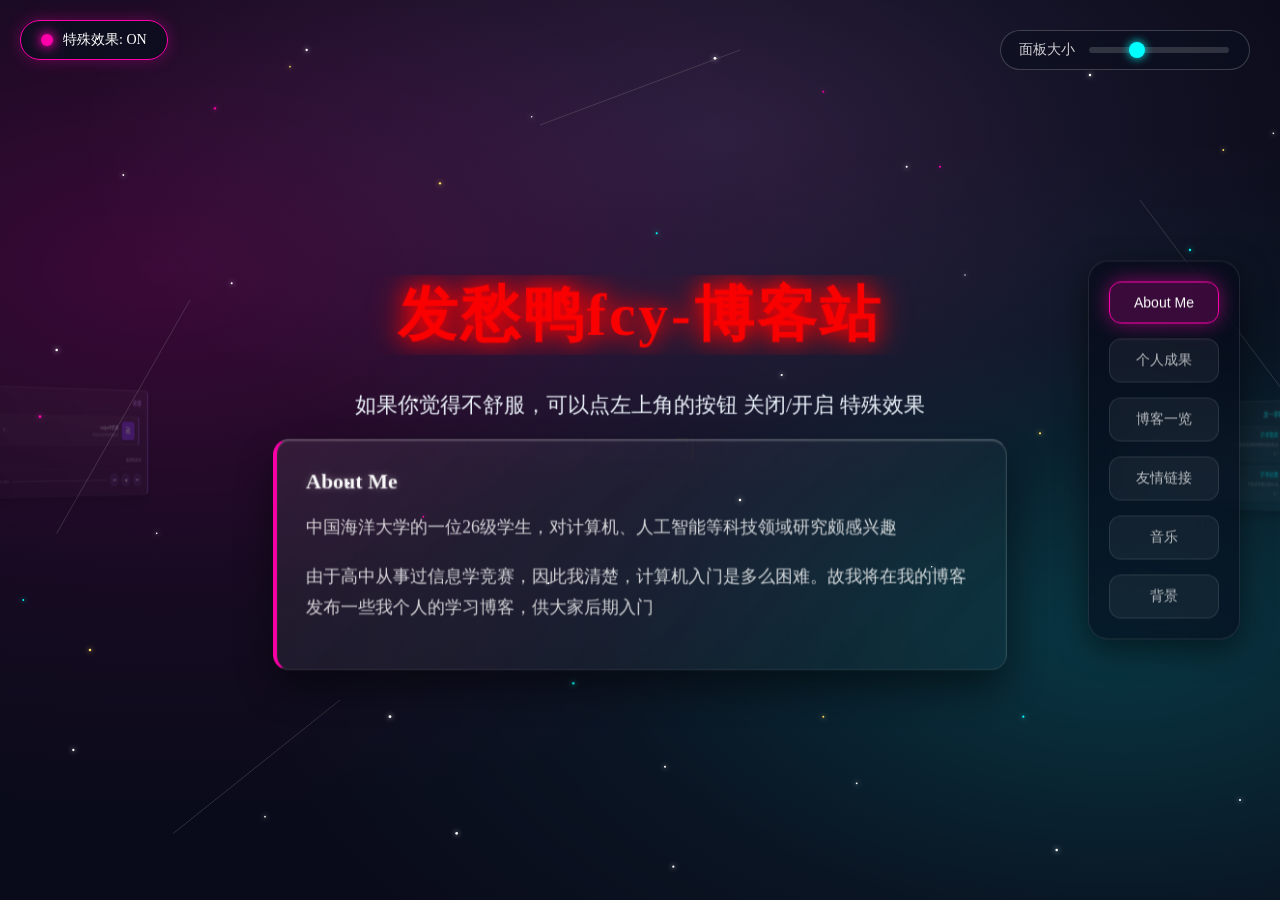
==== commit 5d73ead8: "更新了新的博客" ====
--- a/index.html
+++ b/index.html
@@ -271,12 +271,26 @@
 
                 function renderSite(){
                     var wrap = document.getElementById('linkList');
+                    if(!wrap) return;
+                    var data = window.SITE_DATA;
+                    if(!data || !data.length){
+                        data = [{ name:'（暂无友链）', href:'#' }];
+                    }
                     wrap.innerHTML = '';
-                    (window.SITE_DATA || []).forEach(function(item){
+                    data.forEach(function(item){
                         var li = document.createElement('li');
                         var a = document.createElement('a');
                         a.href = item.href;
                         a.textContent = item.name;
+                        if(item.href && item.href !== '#'){
+                            /* 外链一律新标签打开，避免把整个站点导航走 */
+                            a.target = '_blank';
+                            a.rel = 'noopener';
+                        }else{
+                            /* 占位项：不可点 */
+                            a.classList.add('is-placeholder');
+                            a.addEventListener('click', function(e){ e.preventDefault(); });
+                        }
                         li.appendChild(a);
                         wrap.appendChild(li);
                     });
@@ -696,11 +710,16 @@
 
                 /* ===== 初始化 ===== */
                 var sizeSlider=document.getElementById('panelSizeSlider');
-                sizeSlider.addEventListener('input', function(){
-                    panelScale=parseFloat(this.value);
-                    if(effectsOn){layoutPrism();}
-                    applyRender();
-                });
+                if(sizeSlider){
+                    sizeSlider.addEventListener('input', function(){
+                        panelScale=parseFloat(this.value);
+                        if(effectsOn){layoutPrism();}
+                        applyRender();
+                    });
+                }else{
+                    /* 滑块不存在时也不能中断后面的全部渲染 */
+                    console.warn('[init] #panelSizeSlider 不存在，已跳过尺寸绑定');
+                }
                 layoutPrism();
                 window.addEventListener('resize', function(){
                     if(effectsOn){layoutPrism();}else{layoutFlat();}
@@ -754,6 +773,8 @@
                 window.addEventListener('load', function(){
                     requestAnimationFrame(forceRender);
                     setTimeout(forceRender, 100);
+                    /* 页面完全就绪后再兜底渲染一次友情链接 */
+                    try{ renderSite(); }catch(e){}
                 });
 
                 /* ===== 博客 iframe 全屏覆盖层 ===== */
--- a/view/index.css
+++ b/view/index.css
@@ -287,9 +287,11 @@
 .blogpost a{display:block;padding:14px 18px;color:#fff;text-decoration:none;font-weight:500;font-size:18px;}
 .links-section h3{color:#ffcc00;}
 .link-list{list-style:none;padding:0;margin:15px 0 0 0;}
-.link-list li{margin-bottom:10px;}
-.link-list a{color:rgba(255,255,255,0.8);text-decoration:none;font-size:18px;transition:all 0.3s ease;display:inline-block;}
-.link-list a:hover{color:#ffcc00;transform:translateY(-3px);text-shadow:0 0 10px rgba(255,204,0,0.5);}
+.link-list li{position:relative;margin-bottom:10px;}
+.link-list a{color:rgba(255,255,255,0.8);text-decoration:none;font-size:18px;transition:all 0.3s ease;display:inline-block;position:relative;}
+.link-list a:hover{color:#ffcc00;transform:translateY(-3px);z-index:3;text-shadow:0 0 10px rgba(255,204,0,0.5);}
+.link-list a.is-placeholder{color:rgba(255,255,255,0.35);cursor:default;}
+.link-list a.is-placeholder:hover{color:rgba(255,255,255,0.35);transform:none;text-shadow:none;}
 
 /* ===== 博客 iframe 全屏覆盖层 ===== */
 .blog-frame-overlay{
